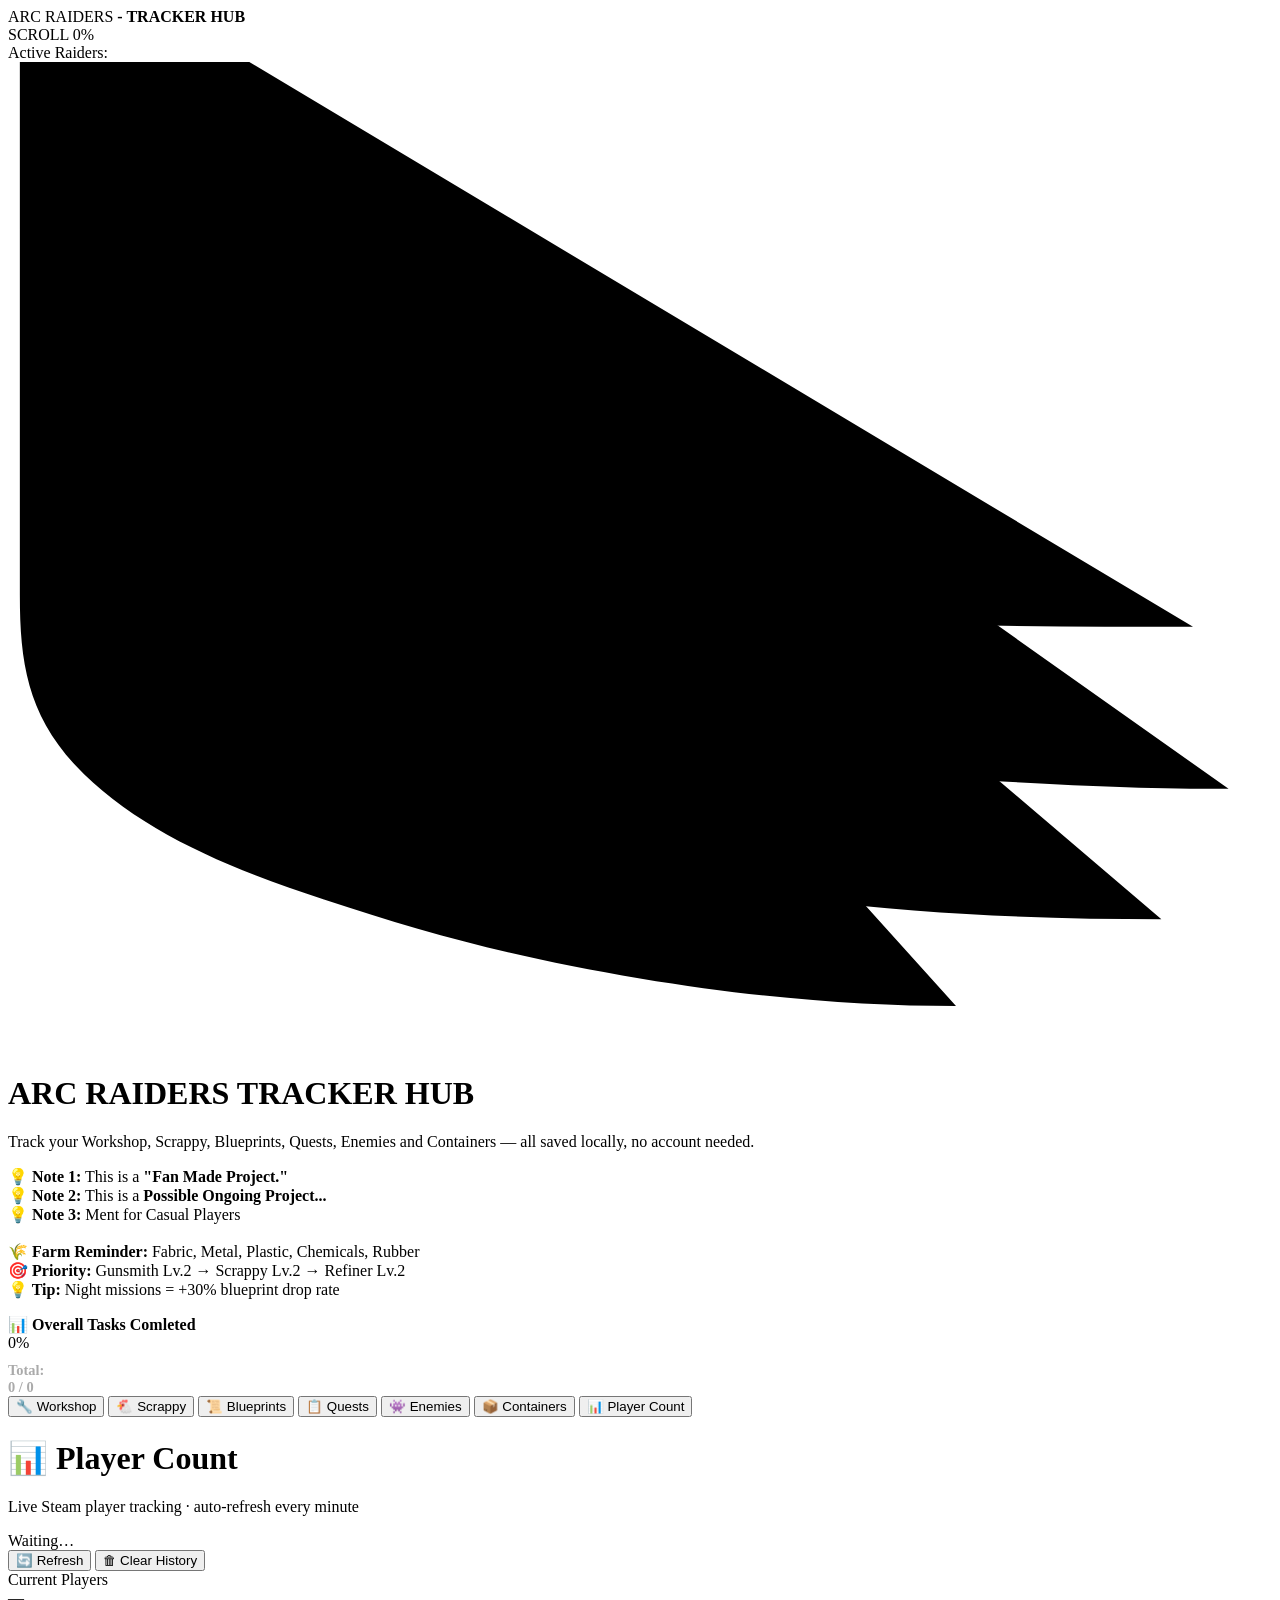
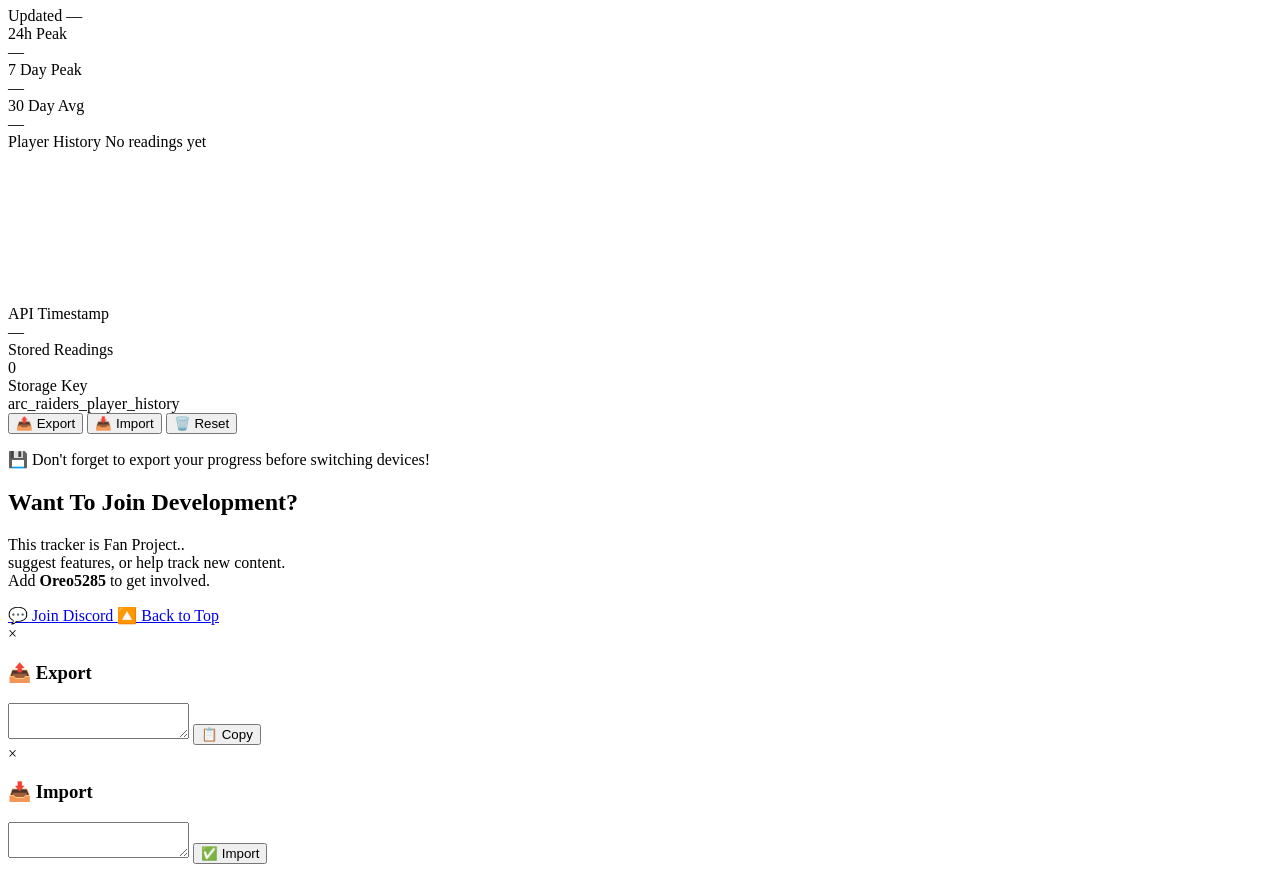
==== index.html @ 04b736b8 "Fix stylesheet links to remove 'https://' prefix" ====
<!DOCTYPE html>
<html lang="en">
<head>
    <meta charset="UTF-8">
    <meta name="viewport" content="width=device-width, initial-scale=1.0">
    <meta name="description" content="Fan-made local progression tracker for ARC Raiders — Workshop, Scrappy, Blueprints, Quests, Enemies & more.">
    <title>ARC Tracker Hub (Local Edition)</title>

    <!-- Fredoka (body) + Fredoka One (hero titles) -->
    <link href="https://fonts.googleapis.com/css2?family=Fredoka:wght@400;500;600;700&family=Fredoka+One&display=swap" rel="stylesheet">

    <link rel="stylesheet" href="github.com/Cap4Teen4/ArcTrackerHub/blob/main/assets/Style.css"/>
    <link rel="stylesheet" href="github.com/Cap4Teen4/ArcTrackerHub/blob/main/assets/override.css">
    <link rel="stylesheet" href="github.com/Cap4Teen4/ArcTrackerHub/blob/main/assets/playercounter.css">
    <link rel="stylesheet" href="github.com/Cap4Teen4/ArcTrackerHub/blob/main/assets/scroll-atmosphere.css">
    <link rel="stylesheet" href="github.com/Cap4Teen4/ArcTrackerHub/blob/main/assets/live-count-badge.css">
</head>
<body>
<div class="progress" id="progress"></div>

<nav class="nav">
  <div class="logo">ARC RAIDERS<span> <strong>- TRACKER HUB</span></strong></div>
  <div class="scroll-value">SCROLL <span id="scrollPercent">0%</span></div>
  <div id="liveCountBadge" class="live-count-badge" >
<span class="label">Active Raiders:</span>
  <span class="dot"></span>
  <span class="value" id="liveCountValue"></span>
</div>
</nav>

<div class="arc-trails">
<svg
    viewBox="0 0 1600 1250"
    preserveAspectRatio="none"
    aria-hidden="true">

    <!-- BLUE -->

    <path
        id="trailBlue"
        class="arc-path blue"
        d="
            M 105 -120
            L 105 355
            C 105 425,
              125 485,
              190 525
            C 285 585,
              430 615,
              590 650
            C 770 690,
              955 705,
              1130 710
            C 1260 715,
              1380 715,
              1500 715
        "
    />

    <!-- GREEN -->

    <path
        id="trailGreen"
        class="arc-path green"
        d="
            M 75 -120
            L 75 475
            C 75 550,
              95 615,
              165 670
            C 265 745,
              420 785,
              590 825
            C 780 870,
              980 895,
              1170 905
            C 1320 915,
              1430 920,
              1545 920
        "
    />

    <!-- YELLOW -->

    <path
        id="trailYellow"
        class="arc-path yellow"
        d="
            M 45 -120
            L 45 575
            C 45 655,
              60 720,
              135 785
            C 230 870,
              370 920,
              525 960
            C 690 1005,
              835 1040,
              1010 1060
            C 1170 1080,
              1320 1085,
              1460 1085
        "
    />

    <!-- RED -->

    <path
        id="trailRed"
        class="arc-path red"
        d="
            M 15 -120
            L 15 675
            C 15 760,
              25 825,
              85 890
            C 160 970,
              275 1020,
              400 1060
            C 535 1105,
              650 1135,
              800 1160
            C 950 1185,
              1080 1195,
              1200 1195
        "
    />

</svg>

</div>

<main class="container">


        <h1 class="hero2-title">
            <span class="MainTitle">ARC RAIDERS</span> TRACKER HUB
        </h1>
        <p class="hero2-description">
            Track your Workshop, Scrappy, Blueprints, Quests, Enemies and Containers —
            all saved locally, no account needed.
        </p>
    <p class="intro-note">
        <strong>💡 Note 1:</strong> This is a <strong>"Fan Made Project."</strong><br>
        <strong>💡 Note 2:</strong> This is a <strong>Possible Ongoing Project...</strong><br>
        <strong>💡 Note 3:</strong> Ment for Casual Players<br><br>
        <strong>🌾 Farm Reminder:</strong> Fabric, Metal, Plastic, Chemicals, Rubber<br>
        <strong>🎯 Priority:</strong> Gunsmith Lv.2 → Scrappy Lv.2 → Refiner Lv.2<br>
        <strong>💡 Tip:</strong> Night missions = +30% blueprint drop rate
    </p>

    <div class="global-progress">
        <strong>📊 Overall Tasks Comleted</strong>
        <div class="progress-bar-container">
            <div class="progress-bar" id="globalProgressBar"></div>
            <span class="global-progress-text" id="globalProgressText">0%</span>
        </div>
        <div style="margin-top: 10px; font-size: 0.9em; color: #aaa;">
            <strong>Total:</strong><br>
            <strong><span id="completedTasks">0</span> / <span id="totalTasks">0</span></strong>
        </div>
    </div>

    <nav class="tab-nav" aria-label="Tracker sections">
        <button class="tab-button active" data-tab="workshop">🔧 Workshop</button>
        <button class="tab-button" data-tab="scrappy">🐔 Scrappy</button>
        <button class="tab-button" data-tab="blueprints">📜 Blueprints</button>
        <button class="tab-button" data-tab="quests">📋 Quests</button>
        <button class="tab-button" data-tab="enemies">👾 Enemies</button>
        <button class="tab-button" data-tab="containers">📦 Containers</button>
        <button class="tab-button" data-tab="playercount">📊 Player Count</button>
    </nav>

    <div id="workshop" class="tab-content active"></div>
    <div id="scrappy" class="tab-content"></div>
    <div id="blueprints" class="tab-content"></div>
    <div id="quests" class="tab-content"></div>
    <div id="enemies" class="tab-content"></div>
    <div id="containers" class="tab-content"></div>
    <div id="playercount" class="tab-content">

    <div class="container">

        <!-- ============================
             HEADER
        ============================ -->
        <div class="header">
            <div class="title-area">
                <h1>📊 Player Count</h1>
                <p>Live Steam player tracking · auto-refresh every minute</p>
            </div>

            <div class="status" id="status">
                <span class="status-dot"></span>
                <span class="status-text" id="statusText">Waiting…</span>
            </div>
        </div>

        <!-- ============================
             CONTROLS
        ============================ -->
        <div class="controls">
            <button onclick="fetchPlayerData()">🔄 Refresh</button>
            <button onclick="clearHistory()">🗑 Clear History</button>
        </div>

        <!-- ============================
             STATS
        ============================ -->
        <div class="stats">
            <div class="card current">
                <div class="card-label">Current Players</div>
                <div class="card-value" id="currentPlayers">—</div>
                <div class="card-sub" id="currentTime">Updated —</div>
            </div>

            <div class="card peak24">
                <div class="card-label">24h Peak</div>
                <div class="card-value" id="peak24">—</div>
            </div>

            <div class="card peak7">
                <div class="card-label">7 Day Peak</div>
                <div class="card-value" id="peak7">—</div>
            </div>

            <div class="card avg30">
                <div class="card-label">30 Day Avg</div>
                <div class="card-value" id="avg30">—</div>
            </div>
        </div>

        <!-- ============================
             GRAPH
        ============================ -->
        <div class="graph-card">
            <div class="graph-header">
                <span class="graph-title">Player History</span>
                <span class="graph-info" id="graphInfo">No readings yet</span>
            </div>

            <canvas id="playerGraph"></canvas>
        </div>

        <!-- ============================
             INFO
        ============================ -->
        <div class="info">
            <div class="info-card">
                <div class="info-label">API Timestamp</div>
                <div class="info-value" id="apiTime">—</div>
            </div>

            <div class="info-card">
                <div class="info-label">Stored Readings</div>
                <div class="info-value" id="readingCount">0</div>
            </div>

            <div class="info-card">
                <div class="info-label">Storage Key</div>
                <div class="info-value">arc_raiders_player_history</div>
            </div>
        </div>

    </div>

</div>


    <div class="button-group">
        <button id="exportButton" class="button secondary">📤 Export</button>
        <button id="importButton" class="button tertiary">📥 Import</button>
        <button id="resetAllButton" class="button">🗑️ Reset</button>
    </div>
    <p class="cta3-description">💾 Don't forget to export your progress before switching devices!</p>
    <section class="cta-section" id="cta">
    <h2 class="cta-title">
        <span class="title-word2">Want</span>
        <span class="title-word2">To</span>
        <span class="title-word2">Join</span>
        <span class="title-word2">Development?</span>
    </h2>

    <p class="cta3-description">
        This tracker is Fan Project..<br> suggest features, or help track new content.<br> Add <strong>Oreo5285</strong> to get involved.
    </p>

    <div class="cta-buttons">
        <a href="github.com/Cap4Teen4/ArcTrackerHub/pulls" class="button secondary" target="_blank" rel="noopener noreferrer" aria-label="Join our Discord server">
            💬 Join Discord
        </a>
        
        <a href="#top" class="button tertiary" aria-label="Back to top of tracker">
            🔼 Back to Top
        </a>
    </div>
    
</section>

</main>

<div id="exportModal" class="modal">
    <div class="modal-content">
        <span class="close" id="closeExportModal">&times;</span>
        <h3>📤 Export</h3>
        <textarea id="exportData" readonly></textarea>
        <button class="button secondary" onclick="copyExportData()">📋 Copy</button>
    </div>
</div>

<div id="importModal" class="modal">
    <div class="modal-content">
        <span class="close" id="closeImportModal">&times;</span>
        <h3>📥 Import</h3>
        <textarea id="importData"></textarea>
        <button class="button tertiary" onclick="importProgressData()">✅ Import</button>
    </div>
</div>

<script src="https://github.com/Cap4Teen4/ArcTrackerHub/blob/main/assets/Data-Info.js"></script>
<script src="https://github.com/Cap4Teen4/ArcTrackerHub/blob/main/assets/Arc-Lines.js"></script>
<script src="https://github.com/Cap4Teen4/ArcTrackerHub/blob/main/assets/playercount.js"></script>
<script src="https://github.com/Cap4Teen4/ArcTrackerHub/blob/main/assets/scroll-atmosphere.js"></script>
<script src="https://github.com/Cap4Teen4/ArcTrackerHub/blob/main/assets/live-count-badge.js"></script>
</body>
</html>
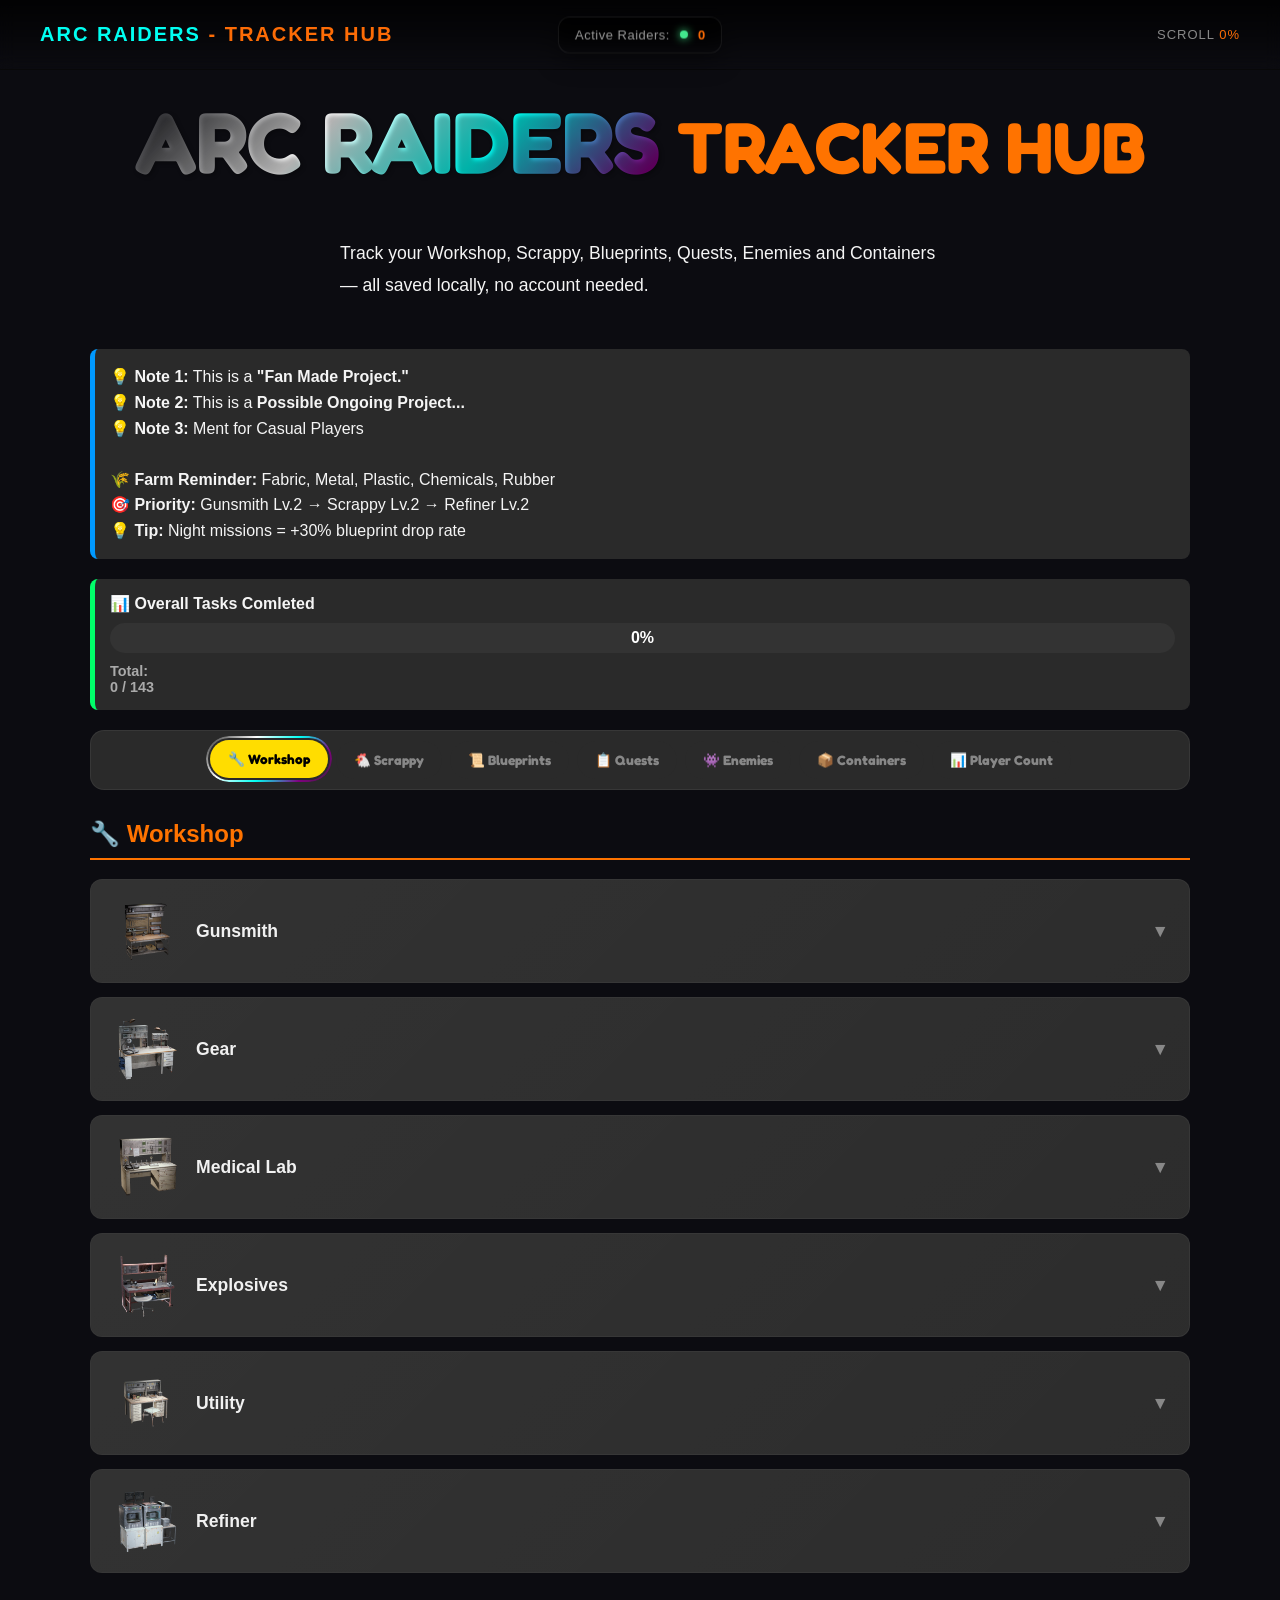
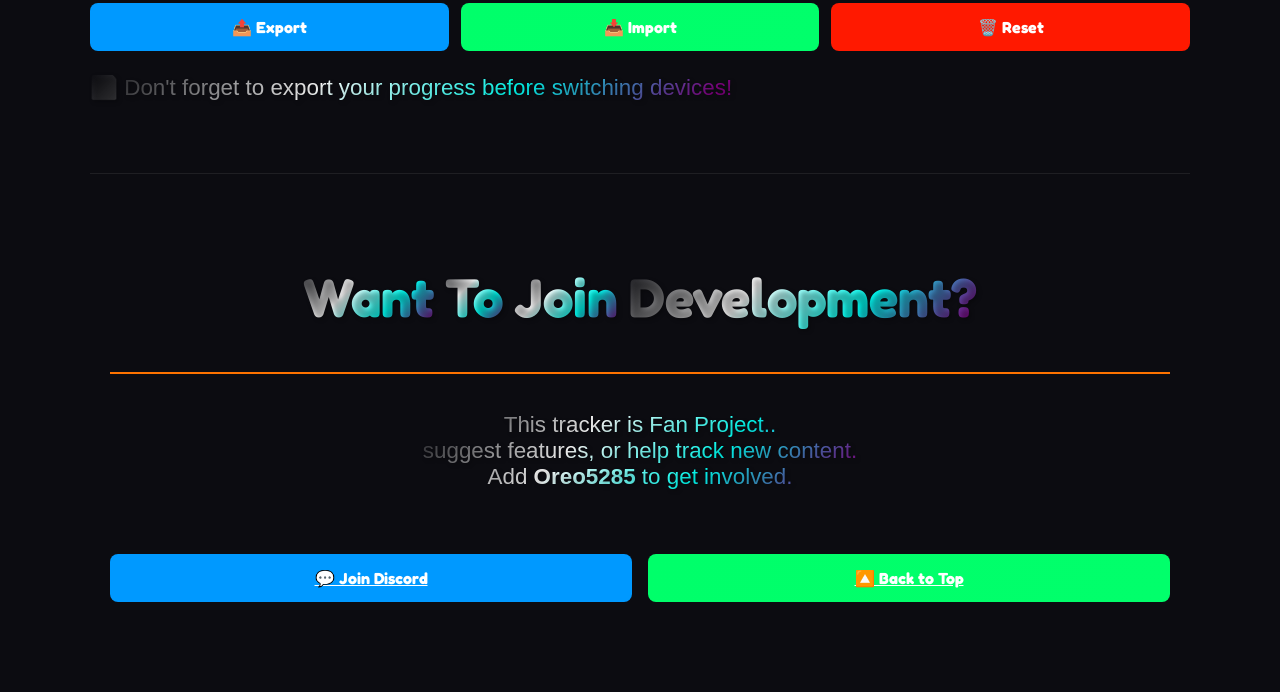
==== commit cbac2b15: "Update stylesheet and script links to relative paths" ====
--- a/index.html
+++ b/index.html
@@ -9,11 +9,11 @@
     <!-- Fredoka (body) + Fredoka One (hero titles) -->
     <link href="https://fonts.googleapis.com/css2?family=Fredoka:wght@400;500;600;700&family=Fredoka+One&display=swap" rel="stylesheet">
 
-    <link rel="stylesheet" href="github.com/Cap4Teen4/ArcTrackerHub/blob/main/assets/Style.css"/>
-    <link rel="stylesheet" href="github.com/Cap4Teen4/ArcTrackerHub/blob/main/assets/override.css">
-    <link rel="stylesheet" href="github.com/Cap4Teen4/ArcTrackerHub/blob/main/assets/playercounter.css">
-    <link rel="stylesheet" href="github.com/Cap4Teen4/ArcTrackerHub/blob/main/assets/scroll-atmosphere.css">
-    <link rel="stylesheet" href="github.com/Cap4Teen4/ArcTrackerHub/blob/main/assets/live-count-badge.css">
+    <link rel="stylesheet" href="assets/Style.css"/>
+    <link rel="stylesheet" href="assets/override.css">
+    <link rel="stylesheet" href="assets/playercounter.css">
+    <link rel="stylesheet" href="assets/scroll-atmosphere.css">
+    <link rel="stylesheet" href="assets/live-count-badge.css">
 </head>
 <body>
 <div class="progress" id="progress"></div>
@@ -317,10 +317,10 @@
     </div>
 </div>
 
-<script src="https://github.com/Cap4Teen4/ArcTrackerHub/blob/main/assets/Data-Info.js"></script>
-<script src="https://github.com/Cap4Teen4/ArcTrackerHub/blob/main/assets/Arc-Lines.js"></script>
-<script src="https://github.com/Cap4Teen4/ArcTrackerHub/blob/main/assets/playercount.js"></script>
-<script src="https://github.com/Cap4Teen4/ArcTrackerHub/blob/main/assets/scroll-atmosphere.js"></script>
-<script src="https://github.com/Cap4Teen4/ArcTrackerHub/blob/main/assets/live-count-badge.js"></script>
+<script src="assets/Data-Info.js"></script>
+<script src="assets/Arc-Lines.js"></script>
+<script src="assets/playercount.js"></script>
+<script src="assets/scroll-atmosphere.js"></script>
+<script src="assets/live-count-badge.js"></script>
 </body>
 </html>
--- a/assets/Style.css
+++ b/assets/Style.css
@@ -0,0 +1,677 @@
+        :root {
+            --bg-primary: #121212;
+            --bg-secondary: #2a2a2a;
+            --bg-tertiary: #333;
+            --text-primary: #e0e0e0;
+            --accent-orange: #ff7300;
+            --accent-blue: #0099ff;
+            --accent-green: #00ff6a;
+            --accent-red: #ff1900;
+            --accent-purple: #b700ff;
+            --accent-yellow: #ffcc00;
+
+            --btn-bgcolor-hover: #FFDD00;
+            --btn-color-hover: #000000;
+
+            /* Animated ring */
+            --ring-width: 2px;
+            --outer-offset: 4px;
+
+        }
+
+        body { 
+            font-family: 'Fredoka', sans-serif; 
+            background: linear-gradient(135deg, #0f0f0f 0%, #1a1a1a 100%);
+            color: var(--text-primary); 
+            margin: 0; 
+            padding: 20px; 
+            font-size: 16px; 
+        }
+        .container { max-width: 1100px; margin: 0 auto; }
+        h1 { color: var(--accent-orange); text-align: center; font-size: 2.2em; margin-bottom: 10px; }
+        h2 { color: var(--accent-orange); border-bottom: 2px solid var(--accent-orange); padding-bottom: 10px; margin-top: 30px; }
+
+        .intro-note {
+            background: var(--bg-secondary);
+            border-left: 5px solid var(--accent-blue);
+            padding: 15px; border-radius: 8px; margin-bottom: 20px;
+            line-height: 1.6;
+        }
+
+        .global-progress {
+            background: var(--bg-secondary);
+            border-radius: 8px; padding: 15px; margin-bottom: 20px; 
+            border-left: 5px solid var(--accent-green);
+        }
+        .progress-bar-container {
+            width: 100%;
+            height: 30px;
+            background-color: var(--bg-tertiary);
+            border-radius: 15px;
+            overflow: hidden;
+            margin-top: 10px;
+            position: relative;
+        }
+
+        .progress-bar {
+            height: 100%;
+            background: linear-gradient(90deg, var(--accent-green), #19ee72);
+            transition: width 0.5s;
+        }
+
+        .global-progress-text {
+            position: absolute;
+            top: 50%;
+            left: 50%;
+            transform: translate(-50%, -50%);
+            color: white;
+            font-weight: 700;
+            z-index: 2;
+            pointer-events: none;
+        }
+
+        .tab-nav {
+            display: flex;
+            flex-wrap: wrap;
+            justify-content: center;
+            gap: 8px;
+            margin-bottom: 20px;
+            background-color: var(--bg-secondary);
+            border-radius: 14px;
+            padding: 10px;
+            border: 1px solid rgba(255,255,255,0.06);
+            overflow: visible;
+        }
+
+        .tab-button {
+            position: relative;
+            isolation: isolate;
+            z-index: 0;
+
+            --btn-r: 500px;
+
+            color: #888;
+            background-color: var(--bg-secondary);
+
+            border: 0;
+            border-radius: var(--btn-r);
+
+            padding: 11px 18px;
+            min-width: 90px;
+
+            font-size: 0.85em;
+            font-family: 'Fredoka', sans-serif;
+            font-weight: 700;
+
+            cursor: pointer;
+            white-space: nowrap;
+
+            transition:
+                color 0.3s ease,
+                background-color 0.3s ease,
+                transform 0.3s ease;
+        }
+
+        /* =========================================
+        ANIMATED GRADIENT RING
+        ========================================= */
+
+    .tab-button::before {
+        content: "";
+        position: absolute;
+
+        /* Push gradient outside the button */
+        inset: -4px;
+
+        border-radius: calc(var(--btn-r) + 4px);
+
+        z-index: -1;
+
+        background: linear-gradient(
+            135deg,
+            transparent 0%,
+            #ffffff 12%,
+            #00fff3 22%,
+            #800080 32%,
+            transparent 42%,
+
+            transparent 50%,
+
+            #ffffff 62%,
+            #00fff3 72%,
+            #800080 82%,
+            transparent 92%
+        );
+
+        background-size: 250% 250%;
+
+        animation: tabGradientMove 2.5s linear infinite;
+
+        opacity: 0;
+
+        pointer-events: none;
+
+        /* Make the gradient slightly glow */
+        filter: blur(0px);
+
+        transition:
+            opacity 0.3s ease,
+            filter 0.3s ease;
+
+        /* Create ring */
+        padding: 2px;
+
+        -webkit-mask:
+            linear-gradient(#fff 0 0) content-box,
+            linear-gradient(#fff 0 0);
+
+        -webkit-mask-composite: xor;
+
+        mask:
+            linear-gradient(#fff 0 0) content-box,
+            linear-gradient(#fff 0 0);
+
+        mask-composite: exclude;
+    }
+
+        /* =========================================
+        HOVER
+        ========================================= */
+
+        .tab-button:hover {
+            background-color: var(--btn-bgcolor-hover);
+            color: var(--btn-color-hover);
+
+            transform: translateY(-1px);
+        }
+
+        .tab-button:hover::before {
+            opacity: 1;
+            filter: blur(0px);
+        }
+
+        /* =========================================
+        ACTIVE TAB
+        ========================================= */
+
+        .tab-button.active {
+            background-color: var(--btn-bgcolor-hover);
+            color: var(--btn-color-hover);
+
+            transform: translateY(-1px);
+        }
+
+        .tab-button.active::before {
+            opacity: 1;
+            filter: blur(0px);
+        }
+
+        /* =========================================
+        GRADIENT MOTION
+        ========================================= */
+
+        @keyframes tabGradientMove {
+            0% {
+                background-position: 15% 15%;
+            }
+
+            100% {
+                background-position: 75% 75%;
+            }
+        }
+        .tab-content { display: none; animation: fadeIn 0.3s; }
+        .tab-content.active { display: block; }
+
+        @keyframes fadeIn {
+            from { opacity: 0; }
+            to { opacity: 1; }
+        }
+
+        /* Animation disparition quête complétée */
+        @keyframes fadeOut {
+            from { opacity: 1; transform: translateX(0); }
+            to { opacity: 0; transform: translateX(50px); }
+        }
+
+        .category-list { list-style: none; padding: 0; }
+        .category-item { 
+            background-color: var(--bg-secondary); margin-bottom: 15px; 
+            border-radius: 8px; border-left: 5px solid #555; 
+            overflow: hidden; position: relative; transition: all 0.3s;
+        }
+        .category-item:hover { transform: translateX(3px); }
+        .category-item.completed { opacity: 0.6; }
+        .category-item.completed::after {
+            content: '✓ completed';
+            position: absolute; top: 15px; right: 15px;
+            background-color: var(--accent-green);
+            color: white; padding: 5px 10px; border-radius: 5px;
+            font-size: 0.7em; font-weight: 700;
+        }
+
+        .category-item h3 {
+            margin: 0; padding: 15px; background-color: var(--bg-tertiary);
+            color: #f1f1f1; font-weight: 700;
+        }
+
+        .subtask-list { list-style: none; padding: 10px 15px; margin: 0; }
+        .subtask-item { padding: 8px 0; }
+        .subtask-item label { 
+            display: flex; align-items: center;
+            font-size: 1.05em; cursor: default;
+        }
+
+        .item-counter {
+            display: flex; align-items: center; margin-right: 15px;
+        }
+        .counter-button {
+            background-color: #555; color: #fff; border: none;
+            width: 28px; height: 28px; border-radius: 50%;
+            font-size: 1.2em; cursor: pointer; transition: all 0.2s;
+        }
+        .counter-button:hover:not(:disabled) { background-color: var(--accent-orange); }
+        .counter-button:disabled { background-color: #333; color: #666; cursor: not-allowed; }
+        .counter-value {
+            font-weight: 700; padding: 0 10px; min-width: 55px; text-align: center;
+        }
+
+        .label-wrapper { display: flex; flex-direction: column; flex: 1; }
+        .location-hint { 
+            font-size: 0.85em; color: var(--accent-blue); 
+            font-style: italic; margin-top: 4px; font-weight: 700; 
+        }
+
+        .subtask-item.completed .label-wrapper span {
+            text-decoration: line-through; color: #888;
+        }
+        .subtask-item.completed .counter-value { color: var(--accent-green); }
+
+        /* QUÊTES */
+        .provider-filters {
+            display: flex; gap: 10px; margin-bottom: 20px; flex-wrap: wrap;
+        }
+        .provider-filter {
+            padding: 10px 15px; background: var(--bg-secondary);
+            border: 2px solid transparent; border-radius: 8px;
+            color: var(--text-primary); cursor: pointer;
+            transition: all 0.3s; font-weight: 700; font-size: 0.9em;
+        }
+        .provider-filter:hover, .provider-filter.active {
+            background: var(--bg-tertiary); transform: translateY(-2px);
+        }
+
+        .quest-progress-summary {
+            background: var(--bg-secondary); padding: 15px;
+            border-radius: 8px; margin-bottom: 20px;
+            border-left: 5px solid var(--accent-purple);
+        }
+
+        .quest-card {
+            background: var(--bg-secondary); border-radius: 10px;
+            border-left: 4px solid var(--accent-orange);
+            padding: 15px; margin-bottom: 15px;
+            transition: all 0.3s;
+        }
+        .quest-card:hover {
+            transform: translateX(3px);
+            box-shadow: 0 4px 8px rgba(0,0,0,0.3);
+        }
+        .quest-card.completing {
+            animation: fadeOut 0.5s forwards;
+        }
+        .quest-card.locked {
+            opacity: 0.3; pointer-events: none;
+            position: relative;
+        }
+        .quest-card.locked::before {
+            content: '🔒 LOCKED';
+            position: absolute; top: 10px; right: 10px;
+            background: #555; color: #aaa;
+            padding: 5px 10px; border-radius: 5px;
+            font-size: 0.7em; font-weight: 700;
+        }
+
+        .quest-header {
+            display: flex; align-items: flex-start; gap: 10px; margin-bottom: 15px;
+        }
+        .quest-checkbox {
+            width: 24px; height: 24px; margin-top: 5px;
+            accent-color: var(--accent-green); cursor: pointer;
+        }
+        .quest-title-section { flex: 1; }
+        .quest-title-section h4 {
+            margin: 0; color: var(--accent-orange); font-size: 1.1em;
+        }
+        .quest-provider {
+            font-size: 0.85em; font-weight: 700;
+        }
+
+        .difficulty-badge {
+            padding: 4px 10px; border-radius: 12px;
+            font-size: 0.75em; font-weight: 700;
+            text-transform: uppercase;
+        }
+        .diff-easy { background: #2ecc71; color: white; }
+        .diff-medium { background: #ff9d00; color: white; }
+        .diff-hard { background: #ff1900; color: white; }
+        .diff-expert { background: #b301ff; color: white; }
+
+        .quest-body > div {
+            margin: 10px 0; padding: 8px;
+            background: rgba(255,255,255,0.02);
+            border-radius: 5px; font-size: 0.95em;
+        }
+        .quest-objective { border-left: 3px solid var(--accent-blue); }
+        .quest-rewards { border-left: 3px solid var(--accent-yellow); }
+        .quest-location { border-left: 3px solid var(--accent-green); }
+
+        .visual-grid {
+            display: grid;
+            grid-template-columns: repeat(auto-fill, minmax(300px, 1fr));
+            gap: 20px; padding: 0; list-style: none;
+        }
+        .visual-card {
+            background: var(--bg-secondary);
+            border-radius: 10px; padding: 15px;
+            border-left: 4px solid var(--accent-blue);
+            transition: transform 0.3s;
+        }
+        .visual-card:hover { transform: translateY(-3px); }
+        .visual-card h4 { color: var(--accent-blue); margin: 0 0 10px 0; }
+        .visual-card .icon { font-size: 3em; text-align: center; margin: 15px 0; }
+        .visual-card .tier { 
+            display: inline-block; background: var(--accent-orange);
+            color: white; padding: 3px 8px; border-radius: 5px;
+            font-size: 0.7em; font-weight: 700;
+        }
+        .visual-card .weakness { 
+            color: var(--accent-red); font-weight: 700;
+            background: rgba(231, 76, 60, 0.1);
+            padding: 8px; border-radius: 5px; margin: 10px 0;
+        }
+        .visual-card .drop { 
+            background: rgba(241, 196, 15, 0.1);
+            padding: 8px; border-radius: 5px; margin: 10px 0;
+            font-size: 0.9em;
+        }
+        
+        .button-group { display: flex; gap: 12px; margin-top: 30px; flex-wrap: wrap; }
+        .button { 
+            background: linear-gradient(135deg, var(--accent-red), #ff1900);
+            color: white; border: none; padding: 14px 24px; 
+            border-radius: 8px; cursor: pointer; font-size: 1em; 
+            font-weight: 700; font-family: 'Fredoka', sans-serif;
+            flex: 1; min-width: 150px; transition: transform 0.2s;
+        }
+
+        .button:hover {
+            background: linear-gradient(135deg, var(--btn-bgcolor-hover), #FFDD00);
+            color: var(--btn-color-hover);
+            transform: translateY(-1px);
+            filter: brightness(1.08);
+            box-shadow:
+                0 6px 18px rgba(0,0,0,0.35),
+                inset 0 1px 0 rgba(255,255,255,0.18);
+                
+        }
+        .button:hover::before {
+            background: var(--btn-bgcolor-hover);
+        }
+
+        .button.secondary  { background: linear-gradient(135deg, var(--accent-blue), #0099ff); }
+        .button.tertiary  { background: linear-gradient(135deg, var(--accent-green), #01ff6b); }
+        .button.secondary:hover  { background: linear-gradient(135deg, var(--btn-bgcolor-hover), #FFDD00); }
+        .button.tertiary:hover  { background: linear-gradient(135deg, var(--btn-bgcolor-hover), #FFDD00); }
+
+        .modal {
+            display: none; position: fixed; z-index: 1000;
+            left: 0; top: 0; width: 100%; height: 100%;
+            background-color: rgba(0,0,0,0.85);
+        }
+        .modal-content {
+            background: var(--bg-secondary);
+            margin: 5% auto; padding: 30px;
+            border-radius: 15px; width: 90%; max-width: 700px;
+            border: 2px solid var(--accent-orange);
+        }
+        .modal-content h3 { color: var(--accent-orange); margin-top: 0; }
+        .modal-content textarea {
+            width: 100%; min-height: 200px;
+            background-color: #1a1a1a; color: var(--text-primary);
+            border: 2px solid #555; border-radius: 8px; padding: 15px;
+            font-family: monospace; margin: 15px 0;
+        }
+        .close {
+            color: #aaa; float: right; font-size: 28px;
+            font-weight: bold; cursor: pointer;
+        }
+        .close:hover { color: var(--accent-red); }
+
+        .completion-message {
+            background: linear-gradient(135deg, #2ecc71, #00ff6a);
+            color: white;
+            padding: 15px;
+            border-radius: 8px;
+            text-align: center;
+            font-weight: 700;
+            margin: 20px 0;
+            font-size: 1.1em;
+            box-shadow: 0 4px 8px rgba(0,0,0,0.3);
+        }
+
+        @media (max-width: 768px) {
+            h1 { font-size: 1.8em; }
+            .visual-grid { grid-template-columns: 1fr; }
+            .tab-button { font-size: 0.75em; padding: 10px; min-width: 70px; }
+        }
+        /* =========================================
+        WORKSHOP DROPDOWNS
+        ========================================= */
+
+        .workshop-bench {
+            background: var(--bg-secondary);
+            border-radius: 12px;
+            margin-bottom: 14px;
+            overflow: hidden;
+            border: 1px solid rgba(255,255,255,0.06);
+            transition: all 0.3s ease;
+        }
+
+        .workshop-bench:hover {
+            border-color: var(--text-primary);
+        }
+
+        .workshop-bench-header {
+            display: flex;
+            align-items: center;
+            justify-content: space-between;
+            padding: 16px 20px;
+            cursor: pointer;
+            user-select: none;
+            background: linear-gradient(
+                135deg,
+                rgba(255,255,255,0.04),
+                rgba(255,255,255,0.01)
+            );
+        }
+
+        .workshop-bench-header:hover {
+            background: var(--bg-tertiary);
+        }
+
+        .workshop-bench-title {
+            display: flex;
+            align-items: center;
+            gap: 12px;
+            font-size: 1.1em;
+            font-weight: 700;
+            color: #f1f1f1;
+        }
+
+        .workshop-bench-icon {
+            font-size: 1.4em;
+        }
+
+        .workshop-bench-arrow {
+            font-size: 1.1em;
+            color: #888;
+            transition: transform 0.3s ease;
+        }
+
+        .workshop-bench.open .workshop-bench-arrow {
+            transform: rotate(180deg);
+        }
+
+        .workshop-bench-content {
+            display: none;
+            padding: 10px 15px 15px;
+            background: rgba(0,0,0,0.12);
+        }
+
+        .workshop-bench.open .workshop-bench-content {
+            display: block;
+            animation: workshopDrop 0.25s ease;
+        }
+
+        @keyframes workshopDrop {
+            from {
+                opacity: 0;
+                transform: translateY(-5px);
+            }
+
+            to {
+                opacity: 1;
+                transform: translateY(0);
+            }
+        }
+
+        .workshop-level {
+            margin-bottom: 10px;
+            border-radius: 8px;
+            overflow: hidden;
+            background: var(--bg-tertiary);
+        }
+        .workshop-level:last-child {
+            margin-bottom: 0;
+        }
+
+        .workshop-level-header {
+            display: flex;
+            align-items: center;
+            justify-content: space-between;
+            padding: 12px 15px;
+            cursor: pointer;
+            font-weight: 700;
+        }
+
+        .workshop-level-header:hover {
+            background: rgba(255,255,255,0.05);
+        }
+
+        .workshop-level-title {
+            color: var(--accent-orange);
+        }
+
+        .workshop-level-arrow {
+            color: #888;
+            transition: transform 0.25s ease;
+        }
+
+        .workshop-level.open .workshop-level-arrow {
+            transform: rotate(180deg);
+        }
+
+        .workshop-level-content {
+            display: none;
+            padding: 0 10px 10px;
+        }
+
+        .workshop-level.open .workshop-level-content {
+            display: block;
+        }
+
+        /* Mobile */
+        @media (max-width: 768px) {
+            .workshop-bench-header {
+                padding: 14px 15px;
+            }
+
+            .workshop-bench-title {
+                font-size: 1em;
+            }
+        }
+        .workshop-bench-icon {
+            width: 70px;
+            height: 70px;
+            min-width: 70px;
+            display: flex;
+            align-items: center;
+            justify-content: center;
+            overflow: hidden;
+            border-radius: 10px;
+        }
+
+        .workshop-bench-icon img {
+            width: 70px;
+            height: 70px;
+            object-fit: cover;
+            display: block;
+        }
+
+        .workshop-bench-title {
+            display: flex;
+            align-items: center;
+            gap: 15px;
+        }
+        .icon {
+            width: 100%;
+            height: 165px;
+            display: flex;
+            align-items: center;
+            justify-content: center;
+            margin: 15px 0;
+        }
+
+        .icon img {
+            width: 325px;
+            height: 165px;
+            object-fit: contain;
+            display: block;
+        }
+        .cta2-description {
+            font-size: 1.4rem;
+            color: #4c00ff;
+            margin-bottom: 3rem;
+            max-width: 700px;
+            margin-left: auto;
+            margin-right: auto;
+            font-weight: 500;
+            text-shadow: 1px 1px 2px rgba(0, 247, 255, 0.644);
+        }
+        @keyframes gradientShift2 {
+            0% {
+                background-position: 0% 50%;
+            }
+            50% {
+                background-position: 100% 50%;
+            }
+            100% {
+                background-position: 0% 50%;
+            }
+        }
+
+        .cta3-description {
+            display: inline-block;
+            font-size: 1.4rem;
+            background: linear-gradient(45deg, #00ffff, #4c00ff, #00ffff);
+            margin-bottom: 2rem;
+            background-size: 300% 300%;
+            animation: gradientShift2 8s ease-in-out infinite;
+            max-width: 700px;
+            -webkit-background-clip: text;
+            -webkit-text-fill-color: transparent;
+            background-clip: text;
+            margin-left: auto;
+            margin-right: auto;
+            text-shadow: 2px 2px 4px rgba(0, 0, 0, 0.3);
+        }
--- a/assets/override.css
+++ b/assets/override.css
@@ -0,0 +1,500 @@
+/* FORCE YOUR IMAGES ABOVE EVERYTHING */
+/* =========================================
+   ARC LAYER
+========================================= */
+
+.arc-trails {
+    position: fixed;
+    inset: 0;
+    width: 100%;
+    height: 100%;
+    z-index: 0; /* 👈 pushes it behind everything */
+    pointer-events: none;
+}
+
+main.container,
+.modal,
+.tab-nav,
+.button-group {
+    position: relative;
+    z-index: 10; /* 👈 ensures all UI stays above */
+}
+
+.arc-trails svg {
+    top: 0;
+    left: 0;
+    width: 100%;
+    height: 1250px;
+    overflow: hidden;
+    
+}
+
+/* =========================================
+   ARC LINES
+========================================= */
+
+.arc-path {
+    fill: none;
+    stroke-linecap: round;
+    stroke-linejoin: round;
+    vector-effect: non-scaling-stroke;
+
+    opacity: .85;
+
+    filter:
+        drop-shadow(0 0 8px currentColor);
+}
+
+/* BLUE */
+
+.arc-path.blue {
+    color: #00d9ff;
+    stroke: #00d9ff;
+    stroke-width: 14px;
+}
+
+/* GREEN */
+
+.arc-path.green {
+    color: #39e600;
+    stroke: #39e600;
+    stroke-width: 14px;
+}
+
+/* YELLOW */
+
+.arc-path.yellow {
+    color: #ffe000;
+    stroke: #ffe000;
+    stroke-width: 14px;
+}
+
+/* RED */
+
+.arc-path.red {
+    color: #ff2020;
+    stroke: #ff2020;
+    stroke-width: 14px;
+}
+#playercount {
+    position: relative;
+    z-index: 10;
+}
+
+
+
+
+
+
+
+
+
+
+
+/* Hero Section */
+.hero2 {
+    min-height: 25vh;
+    display: flex;
+    align-items: center;
+    position: relative;
+    background: 
+        linear-gradient(135deg, rgba(0, 0, 0, 0.7) 0%, rgba(0, 0, 0, 0.5) 100%),
+        url('images/slider-4.jpg') center/cover;
+    padding-top: 0;
+}
+
+
+.hero2-slider {
+    position: absolute;
+    top: 0;
+    left: 0;
+    width: 100%;
+    height: 100%;
+    z-index: 1;
+}
+
+
+.hero2-slide {
+    position: absolute;
+    top: 0;
+    left: 0;
+    width: 100%;
+    height: 100%;
+    background-size: cover;
+    background-position: center;
+    opacity: 0;
+    transition: opacity 1s ease-in-out;
+}
+
+.hero2-slide.active {
+    opacity: 1;
+}
+
+
+.hero2-slide:nth-child(1) {
+    background-image: url('https://github.com/Cap4Teen4/BunStudio/blob/main/assets/img/slider-1.jpg?raw=true');
+}
+
+.hero2-slide:nth-child(2) {
+    background-image: url('https://raw.githubusercontent.com/Cap4Teen4/BunStudio/refs/heads/main/assets/img/slider-2.jpg');
+}
+
+.hero2-slide:nth-child(3) {
+    background-image: url('https://raw.githubusercontent.com/Cap4Teen4/BunStudio/refs/heads/main/assets/img/promo-bg.jpg');
+}
+
+.hero2-slide:nth-child(4) {
+    background-image: url('https://raw.githubusercontent.com/Cap4Teen4/BunStudio/refs/heads/main/assets/img/slider-4.jpg');
+}
+
+.hero2-slide::after {
+    content: '';
+    position: absolute;
+    top: 0;
+    left: 0;
+    right: 0;
+    bottom: 0;
+    background: rgba(0, 0, 0, 0.6);
+    z-index: 1;
+}
+
+
+.hero2-content {
+    max-width: 1200px;
+    margin: 0 auto;
+    padding: 0 2rem;
+    text-align: center;
+    position: relative;
+    z-index: 2;
+    margin-top: 80px;
+}
+
+
+.hero2-badge {
+    display: inline-block;
+    background: linear-gradient(135deg, #00d4ff 0%, #7c3aed 30%, #ff0080 100%);
+    color: #ffffff;
+    padding: 1rem 2.5rem;
+    border-radius: 50px;
+    font-weight: 800;
+    font-size: 1.2rem;
+    margin-bottom: 2rem;
+    text-transform: uppercase;
+    letter-spacing: 1px;
+    box-shadow: 
+        inset 0 1px 0 rgba(20, 124, 42, 0.459),
+        0 8px 25px rgba(0, 245, 255, 0.4);
+    border: none;
+    position: relative;
+    overflow: hidden;
+    animation: heroBadgePulse 2s ease-in-out infinite, heroBadgeFloat 4s ease-in-out infinite;
+    cursor: pointer;
+    transition: all 0.3s ease;
+    text-shadow: 0 2px 4px rgba(0, 0, 0, 0.3);
+}
+
+.hero2-badge:hover {
+    transform: translateY(-5px) scale(1.05);
+    box-shadow: 0 12px 35px rgba(0, 245, 255, 0.6);
+    animation-play-state: paused;
+}
+
+.hero2-badge::before {
+    content: '';
+    position: absolute;
+    top: 0;
+    left: -100%;
+    width: 100%;
+    height: 100%;
+    background: linear-gradient(90deg, transparent, rgba(255, 255, 255, 0.3), transparent);
+    transition: left 0.5s ease;
+}
+
+.hero2-badge:hover::before {
+    left: 100%;
+}
+
+@keyframes heroBadgePulse {
+    0%, 100% { 
+        transform: scale(1);
+        box-shadow: 0 8px 25px rgba(0, 245, 255, 0.4);
+    }
+    50% { 
+        transform: scale(1.05);
+        box-shadow: 0 12px 35px rgba(0, 245, 255, 0.6);
+    }
+}
+
+@keyframes heroBadgeFloat {
+    0%, 100% { transform: translateY(0) rotate(0deg); }
+    25% { transform: translateY(-8px) rotate(1deg); }
+    50% { transform: translateY(-12px) rotate(0deg); }
+    75% { transform: translateY(-8px) rotate(-1deg); }
+}
+
+@keyframes pulse {
+    0% { transform: scale(1); }
+    50% { transform: scale(1.05); }
+    100% { transform: scale(1); }
+}
+
+@keyframes slideInLeft {
+    0% { transform: translateX(-20px); opacity: 0; }
+    100% { transform: translateX(0); opacity: 1; }
+}
+
+@keyframes bounce {
+    0%, 20%, 50%, 80%, 100% { transform: translateY(0); }
+    40% { transform: translateY(-10px); }
+    60% { transform: translateY(-5px); }
+}
+
+.hero2-title {
+    font-family: "Fredoka One";
+    animation: pulse 8s ease-in-out infinite, heroBadgeFloat 8s ease-in-out infinite, bounce 4s ease-in-out infinite;
+    font-size: clamp(2.4rem, 10vw, 4.5rem) !important;
+    font-weight: 900;
+    line-height: 0.95;
+    margin: 0 auto 1.5rem;
+    max-width: 100%;
+}
+
+/* Ensure H1 in hero section has explicit font-size */
+.hero2 h1, .hero2 .hero2-title {
+    font-size: clamp(2.4rem, 10vw, 4.5rem) !important;
+}
+
+.hero2-subtitle {
+    font-size: 1.8rem;
+    font-weight: 600;
+    margin-bottom: 2rem;
+    color: #ffffff;
+    text-shadow: 2px 2px 4px rgba(0, 0, 0, 0.8);
+    line-height: 1.2;
+    display: flex;
+    align-items: center;
+    justify-content: center;
+    background: linear-gradient(135deg, #ffffff 0%, #e0e0e0 100%);
+    -webkit-background-clip: text;
+    -webkit-text-fill-color: transparent;
+    background-clip: text;
+}
+.hero2-subtitles {
+    display: inline-block;
+
+    background: linear-gradient(135deg, #000000, #ffffff, #000000);
+    background-size: 300% 300%; /* 🔥 makes it move */
+
+    animation: gradientMove 6s ease infinite, heroBadgePulse 2s ease-in-out infinite, heroBadgeFloat 8s ease-in-out infinite;
+    padding: 1rem 2.5rem;
+    border-radius: 50px;
+    font-weight: 800;
+    font-size: 1.2rem;
+    margin-bottom: 2rem;
+    text-transform: uppercase;
+    letter-spacing: 1px;
+
+    color: #ffffff;
+
+    -webkit-text-stroke: 1px rgba(140, 0, 255, 0.9);
+
+    text-shadow:
+        0 0 4px rgba(140, 0, 255, 0.6),
+        0 0 8px rgba(140, 0, 255, 0.4);
+
+    border: 2px solid rgba(140, 0, 255, 0.6);
+
+    box-shadow:
+        inset 0 1px 0 rgba(255, 255, 255, 0.1),
+        0 8px 25px rgba(140, 0, 255, 0.25);
+
+    cursor: pointer;
+    transition: all 0.3s ease;
+}
+/* ✨ HOVER = AQUA */
+.hero2-subtitles:hover {
+    border-color: rgba(0, 245, 255, 0.7);
+
+    /* ✅ ONLY change the color variable */
+    --grad2: #eaffff;
+
+    transform: translateY(-2px);
+
+    -webkit-text-stroke: 1px rgba(0, 245, 255, 1);
+
+    text-shadow:
+        0 0 4px rgba(0, 245, 255, 0.6),
+        0 0 8px rgba(0, 245, 255, 0.4);
+
+    border: 2px solid rgba(0, 245, 255, 0.6);
+
+    box-shadow: 
+        inset 0 1px 0 rgba(255, 255, 255, 0.15),
+        0 10px 30px rgba(0, 245, 255, 0.25);
+}
+.hero2-description {
+    font-size: 1.1rem;
+    color: var(--light);
+    max-width: 600px;
+    margin: 0 auto 3rem;
+    line-height: 1.8;
+}
+
+.hero2-buttons {
+    display: flex;
+    gap: 1.5rem;
+    justify-content: center;
+    flex-wrap: wrap;
+}
+
+
+
+
+.title-word2 {
+    display: inline-block;
+    font-size: 3.4rem;
+        background: linear-gradient(
+            135deg,
+            transparent 0%,
+            #ffffff 12%,
+            #00fff3 22%,
+            #800080 32%,
+            transparent 42%,
+
+            transparent 50%,
+
+            #ffffff 62%,
+            #00fff3 72%,
+            #800080 82%,
+            transparent 92%
+        );
+    margin-bottom: 2rem;
+    background-size: 300% 300%;
+    animation: gradientShift2 8s ease-in-out infinite;
+    -webkit-background-clip: text;
+    -webkit-text-fill-color: transparent;
+    background-clip: text;
+    margin-left: auto;
+    margin-right: auto;
+    text-shadow: 2px 2px 4px rgba(0, 0, 0, 0.3);
+}
+.MainTitle {
+    display: inline-block;
+    font-size: 5.4rem;
+        background: linear-gradient(
+            135deg,
+            transparent 0%,
+            #ffffff 12%,
+            #00fff3 22%,
+            #800080 32%,
+            transparent 42%,
+
+            transparent 50%,
+
+            #ffffff 62%,
+            #00fff3 72%,
+            #800080 82%,
+            transparent 92%
+        );
+    margin-bottom: 2rem;
+    background-size: 300% 300%;
+    animation: gradientShift2 8s ease-in-out infinite;
+    -webkit-background-clip: text;
+    -webkit-text-fill-color: transparent;
+    background-clip: text;
+    margin-left: auto;
+    margin-right: auto;
+    text-shadow: 2px 2px 4px rgba(0, 0, 0, 0.3);
+}
+/* CTA Section */
+.cta-section {
+    text-align: center;
+    padding: 60px 20px;
+    margin-top: 40px;
+    border-top: 1px solid rgba(255,255,255,0.08);
+    position: relative;
+    overflow: hidden;
+}
+
+.cta-title {
+    font-family: "Fredoka One";
+    font-size: clamp(1.8rem, 6vw, 3rem);
+    margin-bottom: 1rem;
+}
+
+.cta-buttons {
+    display: flex;
+    gap: 1rem;
+    justify-content: center;
+    flex-wrap: wrap;
+    margin-top: 2rem;
+}
+
+@keyframes gradientShift2 {
+    0% {
+        background-position: 0% 50%;
+    }
+    50% {
+        background-position: 100% 50%;
+    }
+    100% {
+        background-position: 0% 50%;
+    }
+}
+.title-word2 {
+    display: inline-block;
+    font-size: 3.4rem;
+        background: linear-gradient(
+            135deg,
+            transparent 0%,
+            #ffffff 12%,
+            #00fff3 22%,
+            #800080 32%,
+            transparent 42%,
+
+            transparent 50%,
+
+            #ffffff 62%,
+            #00fff3 72%,
+            #800080 82%,
+            transparent 92%
+        );
+    margin-bottom: 2rem;
+    background-size: 300% 300%;
+    animation: gradientShift2 8s ease-in-out infinite;
+    -webkit-background-clip: text;
+    -webkit-text-fill-color: transparent;
+    background-clip: text;
+    margin-left: auto;
+    margin-right: auto;
+    text-shadow: 2px 2px 4px rgba(0, 0, 0, 0.3);
+}
+.cta3-description {
+    display: inline-block;
+    font-size: 1.4rem;
+        background: linear-gradient(
+            135deg,
+            transparent 0%,
+            #ffffff 12%,
+            #00fff3 22%,
+            #800080 32%,
+            transparent 42%,
+
+            transparent 50%,
+
+            #ffffff 62%,
+            #00fff3 72%,
+            #800080 82%,
+            transparent 92%
+        );
+    margin-bottom: 2rem;
+    background-size: 300% 300%;
+    animation: gradientShift2 8s ease-in-out infinite;
+    max-width: 700px;
+    -webkit-background-clip: text;
+    -webkit-text-fill-color: transparent;
+    background-clip: text;
+    margin-left: auto;
+    margin-right: auto;
+    text-shadow: 2px 2px 4px rgba(0, 0, 0, 0.3);
+}
--- a/assets/playercounter.css
+++ b/assets/playercounter.css
@@ -0,0 +1,314 @@
+:root {
+    --bg: #050505;
+    --panel: #0d0d0d;
+    --panel2: #121212;
+    --border: #252525;
+    --text: #f5f5f5;
+    --muted: #888;
+    --green: #39ff88;
+    --blue: #0080ff;
+    --yellow: #ffcc15;
+    --red: #ff0000;
+    --orange: #ff8000;
+
+    --online: #00ff66;
+    --borderOn: #68fda4;
+    --offline: #ff0000;
+    --borderOff: #fd6464;
+    
+}
+
+* {
+    box-sizing: border-box;
+}
+
+html,
+body {
+    margin: 0;
+    min-height: 100%;
+    background:
+        radial-gradient(circle at top, #161616 0%, #050505 45%);
+    color: var(--text);
+    font-family: Arial, Helvetica, sans-serif;
+}
+
+body {
+    padding: 30px;
+}
+
+.container {
+    width: min(1200px, 100%);
+    margin: auto;
+}
+
+/* ================================
+   HEADER
+================================ */
+
+.header {
+    display: flex;
+    justify-content: space-between;
+    align-items: center;
+    gap: 20px;
+    margin-bottom: 25px;
+    flex-wrap: wrap;
+}
+
+.title-area h1 {
+    margin: 0;
+    font-size: 32px;
+    font-weight: 900;
+    letter-spacing: 1px;
+}
+
+.title-area p {
+    margin: 7px 0 0;
+    color: var(--muted);
+}
+
+.status {
+    display: flex;
+    align-items: center;
+    gap: 10px;
+    background: #101010;
+    border: 1px solid var(--borderOn);
+    padding: 10px 15px;
+    border-radius: 10px;
+}
+
+.status-dot {
+    width: 10px;
+    height: 10px;
+    border-radius: 50%;
+    background: var(--online);
+    box-shadow: 0 0 12px var(--online);
+    animation: statusRipple 1.8s ease-out infinite;
+}
+
+@keyframes statusRipple {
+    0% {
+        transform: scale(1);
+        opacity: .8;
+    }
+
+    100% {
+        transform: scale(3.5);
+        opacity: 0;
+    }
+}
+.status.offline .status-dot {
+    background: var(--offline);
+    box-shadow: 0 0 12px var(--offline);
+}
+.status.offline .status {
+    display: flex;
+    align-items: center;
+    gap: 10px;
+    background: #101010;
+    border: 1px solid var(--borderOff);
+    padding: 10px 15px;
+    border-radius: 10px;
+}
+.status-text {
+    font-size: 13px;
+    font-weight: bold;
+}
+
+/* ================================
+   CONTROLS
+================================ */
+
+.controls {
+    display: flex;
+    gap: 10px;
+    margin-bottom: 20px;
+}
+
+button {
+    border: 1px solid #333;
+    background: #151515;
+    color: white;
+    padding: 10px 16px;
+    border-radius: 8px;
+    cursor: pointer;
+    font-weight: bold;
+    border: 1px solid var(--muted);
+}
+
+button:hover {
+    background: #222;
+    border: 1px solid var(--text);
+}
+
+button:active {
+    transform: translateY(1px);
+}
+
+/* ================================
+   STATS
+================================ */
+
+.stats {
+    display: grid;
+    grid-template-columns: repeat(4, 1fr);
+    gap: 15px;
+}
+
+.card {
+    background:
+        linear-gradient(145deg, #111, #090909);
+    border: 1px solid var(--text);
+    border-radius: 14px;
+    padding: 20px;
+    min-height: 125px;
+    position: relative;
+    overflow: hidden;
+}
+
+.card::after {
+    content: "";
+    position: absolute;
+    inset: 0;
+    background: linear-gradient(
+        120deg,
+        transparent,
+        rgba(255,255,255,0.025),
+        transparent
+    );
+    pointer-events: none;
+}
+
+.card-label {
+    color: var(--text);
+    font-size: 13px;
+    font-weight: bold;
+    text-transform: uppercase;
+    letter-spacing: 1px;
+}
+
+.card-value {
+    margin-top: 12px;
+    font-size: 32px;
+    font-weight: 900;
+}
+
+.card-sub {
+    margin-top: 6px;
+    color: var(--muted);
+    font-size: 12px;
+}
+
+.current .card-value {
+    color: var(--green);
+    text-shadow: 0 0 15px rgba(57,255,136,.25);
+}
+
+.peak24 .card-value {
+    color: var(--blue);
+}
+
+.peak7 .card-value {
+    color: var(--yellow);
+}
+
+.avg30 .card-value {
+    color: var(--orange);
+}
+
+/* ================================
+   GRAPH
+================================ */
+
+.graph-card {
+    margin-top: 20px;
+    background: #0b0b0b;
+    border: 1px solid var(--text);
+    border-radius: 14px;
+    padding: 20px;
+}
+
+.graph-header {
+    display: flex;
+    justify-content: space-between;
+    align-items: center;
+    margin-bottom: 15px;
+}
+
+.graph-title {
+    font-size: 18px;
+    font-weight: 900;
+}
+
+.graph-info {
+    color: var(--muted);
+    font-size: 12px;
+}
+
+canvas {
+    width: 100%;
+    height: 400px;
+    display: block;
+}
+
+/* ================================
+   INFO
+================================ */
+
+.info {
+    margin-top: 15px;
+    display: grid;
+    grid-template-columns: repeat(3, 1fr);
+    gap: 15px;
+}
+
+.info-card {
+    background: #0b0b0b;
+    border: 1px solid var(--text);
+    border-radius: 12px;
+    padding: 15px;
+}
+
+.info-label {
+    color: #777;
+    font-size: 11px;
+    text-transform: uppercase;
+    letter-spacing: 1px;
+}
+
+.info-value {
+    margin-top: 6px;
+    font-size: 14px;
+    font-weight: bold;
+}
+
+/* ================================
+   RESPONSIVE
+================================ */
+
+@media (max-width: 900px) {
+    .stats {
+        grid-template-columns: repeat(2, 1fr);
+    }
+
+    .info {
+        grid-template-columns: 1fr;
+    }
+}
+
+@media (max-width: 550px) {
+    body {
+        padding: 15px;
+    }
+
+    .stats {
+        grid-template-columns: 1fr;
+    }
+
+    .title-area h1 {
+        font-size: 25px;
+    }
+
+    canvas {
+        height: 300px;
+    }
+}
--- a/assets/scroll-atmosphere.css
+++ b/assets/scroll-atmosphere.css
@@ -0,0 +1,93 @@
+/* =========================================================
+   SCROLL ATMOSPHERE — top bar / title / scroll % / bg color
+   Drop this file in assets/ and link it in <head>
+========================================================= */
+
+:root {
+    --r: 10;
+    --g: 12;
+    --b: 18;
+    --accent: #ff6a00;
+    --baseaccent: #00fff2;
+}
+
+html {
+    scroll-behavior: smooth;
+}
+
+body {
+    background: rgb(var(--r), var(--g), var(--b));
+    transition: background-color 1s cubic-bezier(.22,1,.36,1);
+}
+
+/* ---------------------------------------------------------
+   PROGRESS BAR (top edge)
+--------------------------------------------------------- */
+
+.progress {
+    position: fixed;
+    left: 0;
+    top: 0;
+    height: 3px;
+    width: 0%;
+    background: var(--accent);
+    box-shadow: 0 0 15px var(--accent);
+    z-index: 2000;
+    transition: background .5s ease;
+}
+
+/* ---------------------------------------------------------
+   NAV BAR
+--------------------------------------------------------- */
+
+.nav {
+    position: fixed;
+    top: 0;
+    left: 0;
+    right: 0;
+    height: 70px;
+    display: flex;
+    align-items: center;
+    justify-content: space-between;
+    padding: 0 40px;
+    background: linear-gradient(rgba(0,0,0,.82), rgba(0,0,0,.45), transparent);
+    backdrop-filter: blur(8px);
+    -webkit-backdrop-filter: blur(8px);
+    z-index: 1000;
+    border-bottom: 1px solid rgba(255,255,255,.025);
+}
+
+.logo {
+    font-size: 20px;
+    font-weight: 700;
+    letter-spacing: 2px;
+    color: var(--baseaccent);
+    transition: color .5s ease;
+}
+
+.logo span {
+    color: var(--accent);
+    font-weight: 400;
+}
+
+
+.scroll-value {
+    font-size: 13px;
+    color: #888;
+    letter-spacing: 1px;
+}
+
+#scrollPercent {
+    color: var(--accent);
+    transition: color .5s ease;
+}
+
+/* push page content below the fixed nav */
+main.container {
+    padding-top: 70px;
+}
+
+@media (max-width: 700px) {
+    .nav { padding: 0 20px; }
+    .scroll-value { display: none; }
+}
--- a/assets/live-count-badge.css
+++ b/assets/live-count-badge.css
@@ -0,0 +1,88 @@
+/* =========================================================
+   LIVE PLAYER COUNT — corner badge
+   Mirrors #currentPlayers / #statusText from the
+   Player Count tab, no matter which tab is active.
+========================================================= */
+
+.live-count-badge {
+    position: absolute;
+    left: 50%;
+    top: 50%;
+    transform: translate(-50%, -50%);
+    z-index: 1500;
+
+    display: flex;
+    align-items: center;
+    gap: 10px;
+
+    padding: 10px 16px;
+
+
+
+    background: linear-gradient(rgba(0,0,0,.82), rgba(0,0,0,.45), transparent);
+    border: 1px solid rgba(255, 255, 255, .08);
+    border-radius: 12px;
+    backdrop-filter: blur(8px);
+    -webkit-backdrop-filter: blur(8px);
+
+    font-size: 13px;
+    color: #f5f5f5;
+
+    box-shadow: 0 8px 24px rgba(0, 0, 0, .35);
+
+    cursor: pointer;
+    transition: transform .2s ease, border-color .3s ease;
+}
+
+.live-count-badge:hover {
+    transform: translate(-50%, -50%) translateY(-2px);
+    border-color: var(--accent, #ff6a00);
+}
+
+.live-count-badge .dot {
+    width: 8px;
+    height: 8px;
+    border-radius: 50%;
+    background: #555;
+    box-shadow: 0 0 8px #555;
+    transition: background .4s ease, box-shadow .4s ease;
+    flex-shrink: 0;
+}
+
+.live-count-badge.online .dot {
+    background: #42e88d;
+    box-shadow: 0 0 8px #42e88d;
+    animation: liveDotPulse 2s infinite;
+}
+
+.live-count-badge.offline .dot {
+    background: #ff4d5a;
+    box-shadow: 0 0 8px #ff4d5a;
+}
+
+@keyframes liveDotPulse {
+    0%, 100% { opacity: 1; }
+    50% { opacity: .4; }
+}
+
+.live-count-badge .label {
+    color: #999;
+    letter-spacing: .5px;
+}
+
+.live-count-badge .value {
+    font-weight: 700;
+    color: var(--accent, #ff6a00);
+    transition: color .5s ease;
+}
+
+@media (max-width: 700px) {
+    .live-count-badge {
+        padding: 6px 10px;
+        font-size: 11px;
+    }
+
+    .live-count-badge .label {
+        display: none;
+    }
+}
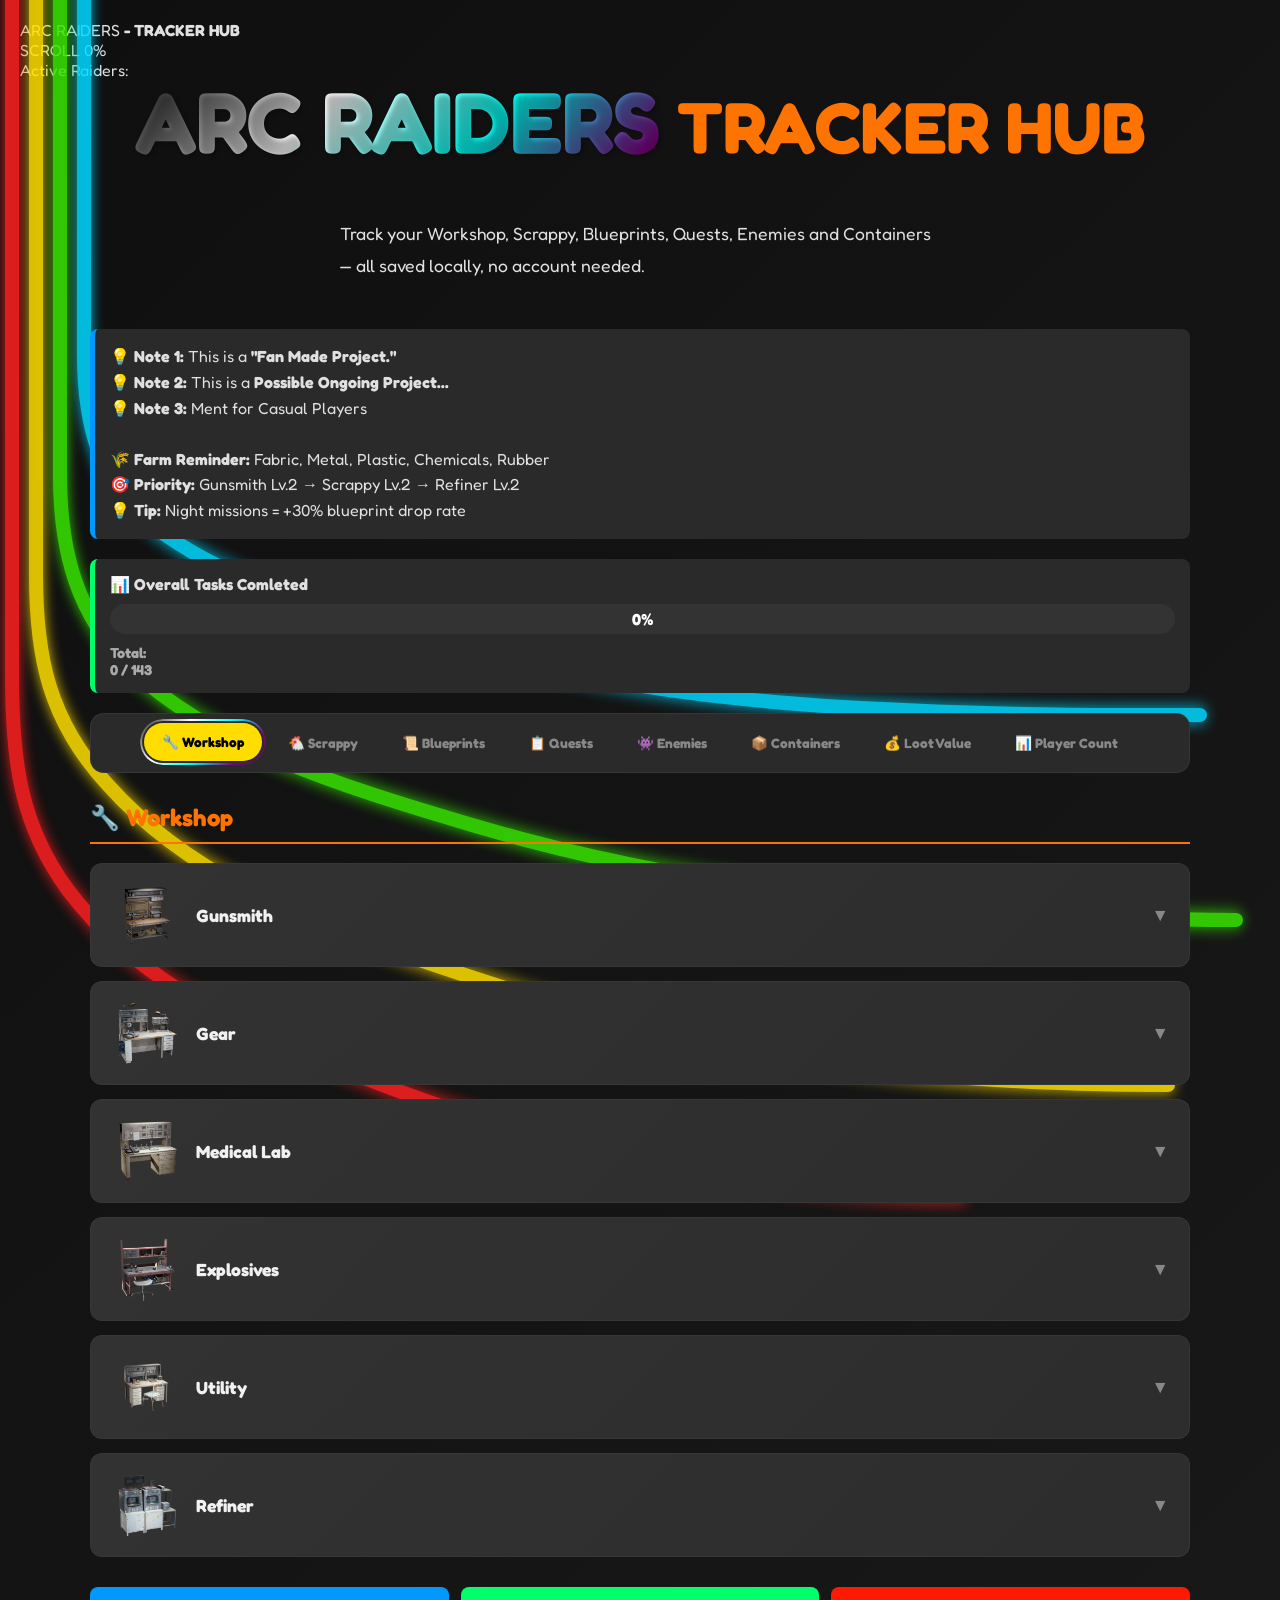
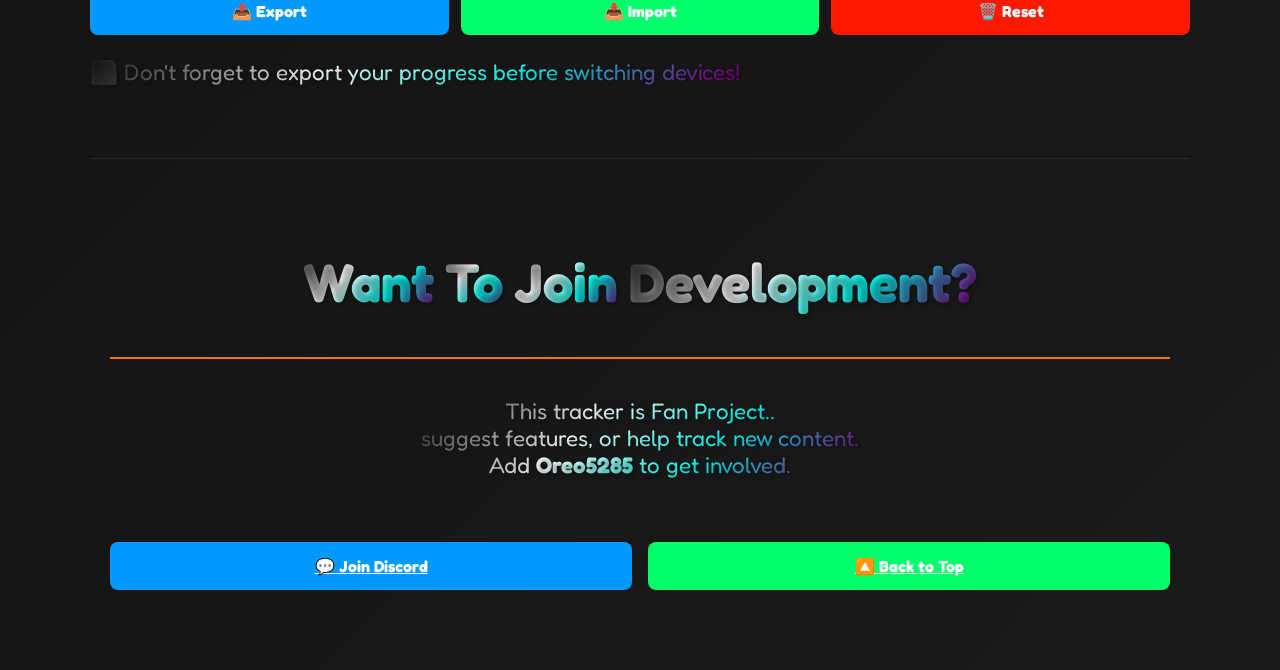
==== commit 0da338fd: "Refactor HTML structure and add loot value section Updated stylesheet and script links for better or" ====
--- a/index.html
+++ b/index.html
@@ -11,11 +11,15 @@
 
     <link rel="stylesheet" href="assets/Style.css"/>
     <link rel="stylesheet" href="assets/override.css">
-    <link rel="stylesheet" href="assets/playercounter.css">
-    <link rel="stylesheet" href="assets/scroll-atmosphere.css">
-    <link rel="stylesheet" href="assets/live-count-badge.css">
+    <link rel="stylesheet" href="assets/playercount/playercounter.css">
+    <link rel="stylesheet" href="assets/cursor-scroll/scroll-atmosphere.css">
+    <link rel="stylesheet" href="assets/livecounter/live-count-badge.css">
+    <link rel="stylesheet" href="assets/cursor-scroll/cursor-dot.css">
+    <link rel="stylesheet" href="assets/lootvalue/lootvalue.css">
 </head>
 <body>
+    <div id="cursor-dot"></div>
+<div id="cursor-ring"></div>
 <div class="progress" id="progress"></div>
 
 <nav class="nav">
@@ -168,6 +172,7 @@
         <button class="tab-button" data-tab="quests">📋 Quests</button>
         <button class="tab-button" data-tab="enemies">👾 Enemies</button>
         <button class="tab-button" data-tab="containers">📦 Containers</button>
+        <button class="tab-button" data-tab="loot">💰 Loot Value</button>
         <button class="tab-button" data-tab="playercount">📊 Player Count</button>
     </nav>
 
@@ -177,6 +182,133 @@
     <div id="quests" class="tab-content"></div>
     <div id="enemies" class="tab-content"></div>
     <div id="containers" class="tab-content"></div>
+    <div id="loot" class="tab-content">
+
+        <div class="loot-app">
+
+            <header class="loot-topbar">
+
+                <div>
+                    <div class="loot-eyebrow">Top Side</div>
+                    <h1>Loot Values</h1>
+                </div>
+
+                <div class="loot-stats">
+
+                    <div class="loot-stat">
+                        <span>ITEMS</span>
+                        <strong id="itemCount">0</strong>
+                    </div>
+
+                    <div class="loot-stat">
+                        <span>SELECTED</span>
+                        <strong id="selectedCount">0</strong>
+                    </div>
+
+                </div>
+
+            </header>
+
+
+            <section class="loot-controls">
+
+                <div class="loot-search">
+                    <span>⌕</span>
+
+                    <input
+                        id="searchInput"
+                        type="search"
+                        placeholder="Search items..."
+                        autocomplete="off"
+                    >
+                </div>
+
+
+                <select id="categoryFilter">
+                    <option value="all">
+                        All Categories
+                    </option>
+                </select>
+
+
+                <select id="rarityFilter">
+
+                    <option value="all">
+                        All Rarities
+                    </option>
+
+                    <option value="common">
+                        Common
+                    </option>
+
+                    <option value="uncommon">
+                        Uncommon
+                    </option>
+
+                    <option value="rare">
+                        Rare
+                    </option>
+
+                    <option value="epic">
+                        Epic
+                    </option>
+
+                    <option value="legendary">
+                        Legendary
+                    </option>
+
+                </select>
+
+
+                <select id="sortSelect">
+
+                    <option value="name">
+                        Name
+                    </option>
+
+                    <option value="rarity">
+                        Rarity
+                    </option>
+
+                    <option value="value">
+                        Value
+                    </option>
+
+                    <option value="category">
+                        Category
+                    </option>
+
+                </select>
+
+            </section>
+
+
+            <main>
+
+                <div
+                    id="lootGrid"
+                    class="loot-grid">
+                </div>
+
+
+                <div
+                    id="emptyState"
+                    class="loot-empty hidden">
+
+                    <div>NO ITEMS FOUND</div>
+
+                    <small>
+                        Try changing your search or filters.
+                    </small>
+
+                </div>
+
+            </main>
+
+        </div>
+
+    </div>
+
     <div id="playercount" class="tab-content">
 
     <div class="container">
@@ -286,7 +418,7 @@
     </p>
 
     <div class="cta-buttons">
-        <a href="github.com/Cap4Teen4/ArcTrackerHub/pulls" class="button secondary" target="_blank" rel="noopener noreferrer" aria-label="Join our Discord server">
+        <a href="Made With Love By OREO" class="button secondary" target="_blank" rel="noopener noreferrer" aria-label="Join our Discord server">
             💬 Join Discord
         </a>
         
@@ -318,9 +450,12 @@
 </div>
 
 <script src="assets/Data-Info.js"></script>
-<script src="assets/Arc-Lines.js"></script>
-<script src="assets/playercount.js"></script>
-<script src="assets/scroll-atmosphere.js"></script>
-<script src="assets/live-count-badge.js"></script>
+<script src="assets/cursor-scroll/Arc-Lines.js"></script>
+<script src="assets/playercount/playercount.js"></script>
+<script src="assets/cursor-scroll/scroll-atmosphere.js"></script>
+<script src="assets/livecounter/live-count-badge.js"></script>
+<script src="assets/cursor-scroll/cursor-dot.js"></script>
+<script src="assets/livecounter/live-count-badge.js"></script>
+<script src="assets/lootvalue/lootvalue.js"></script>
 </body>
 </html>
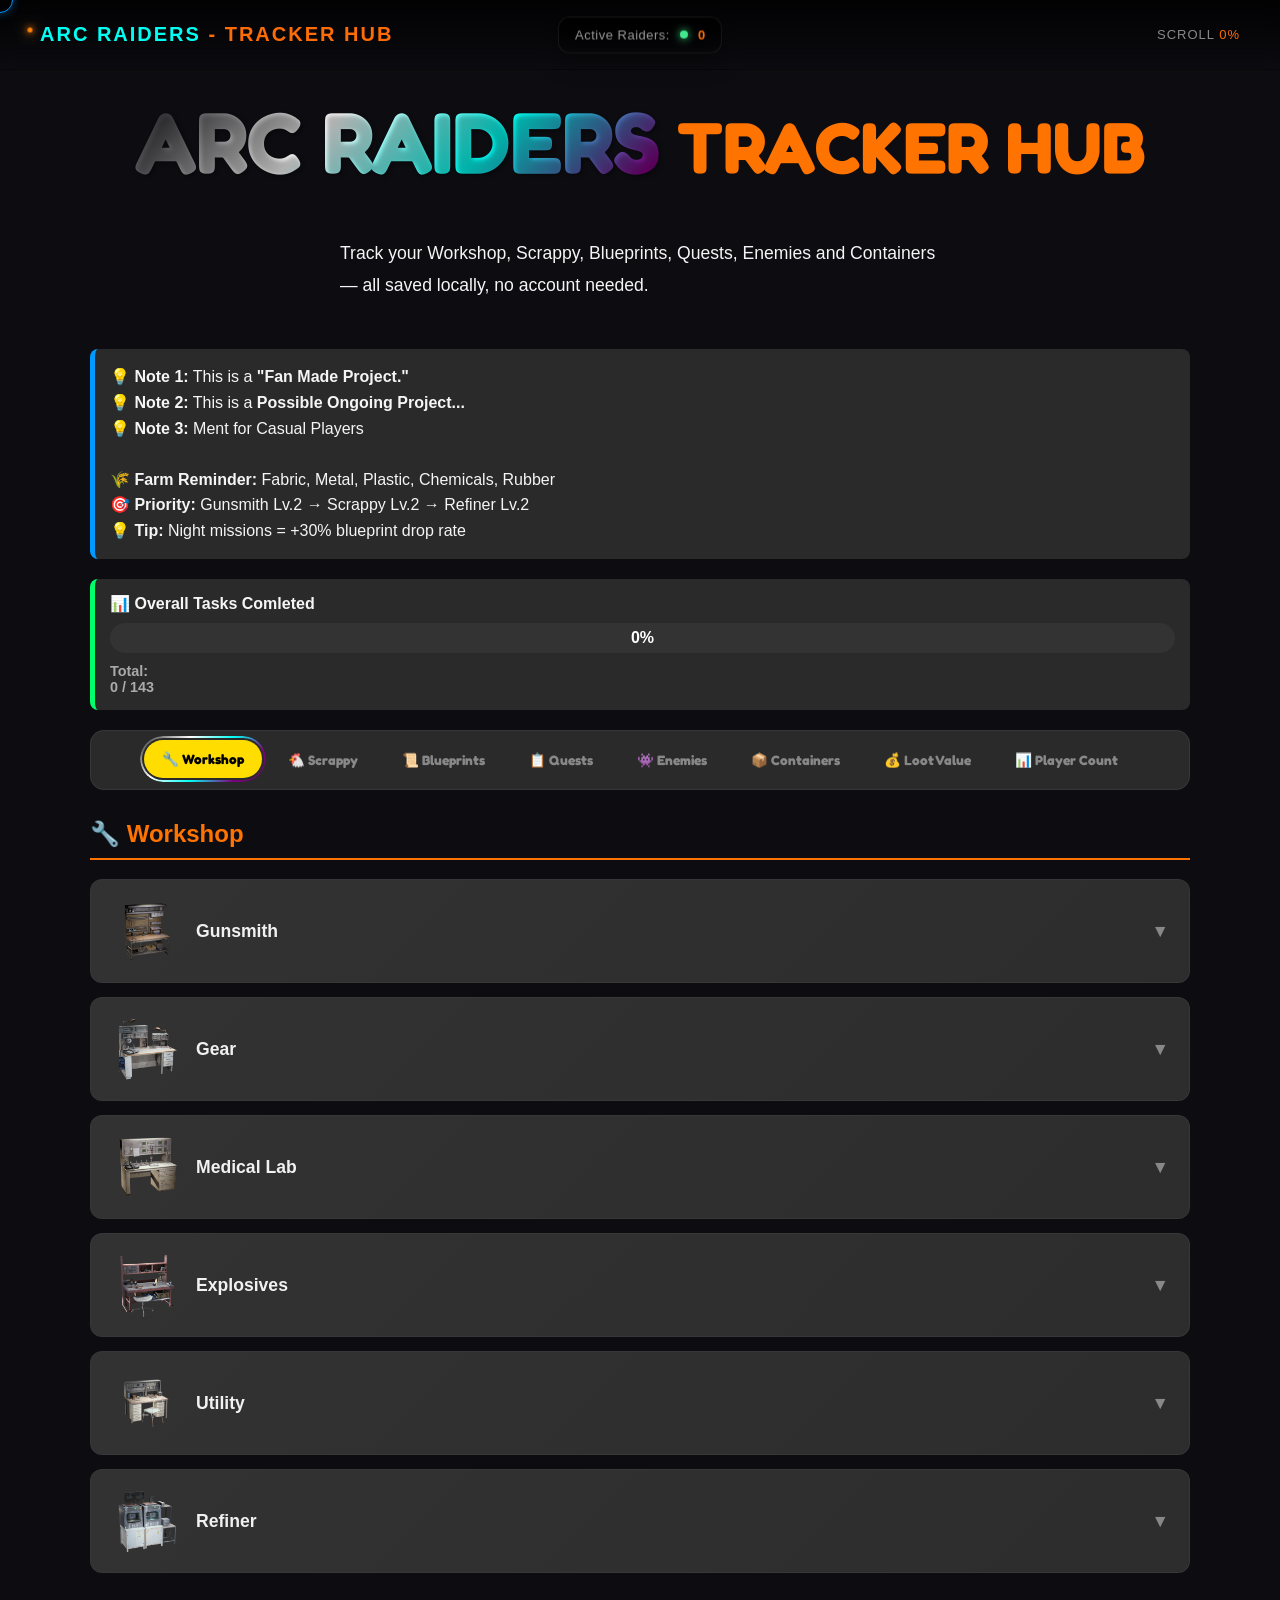
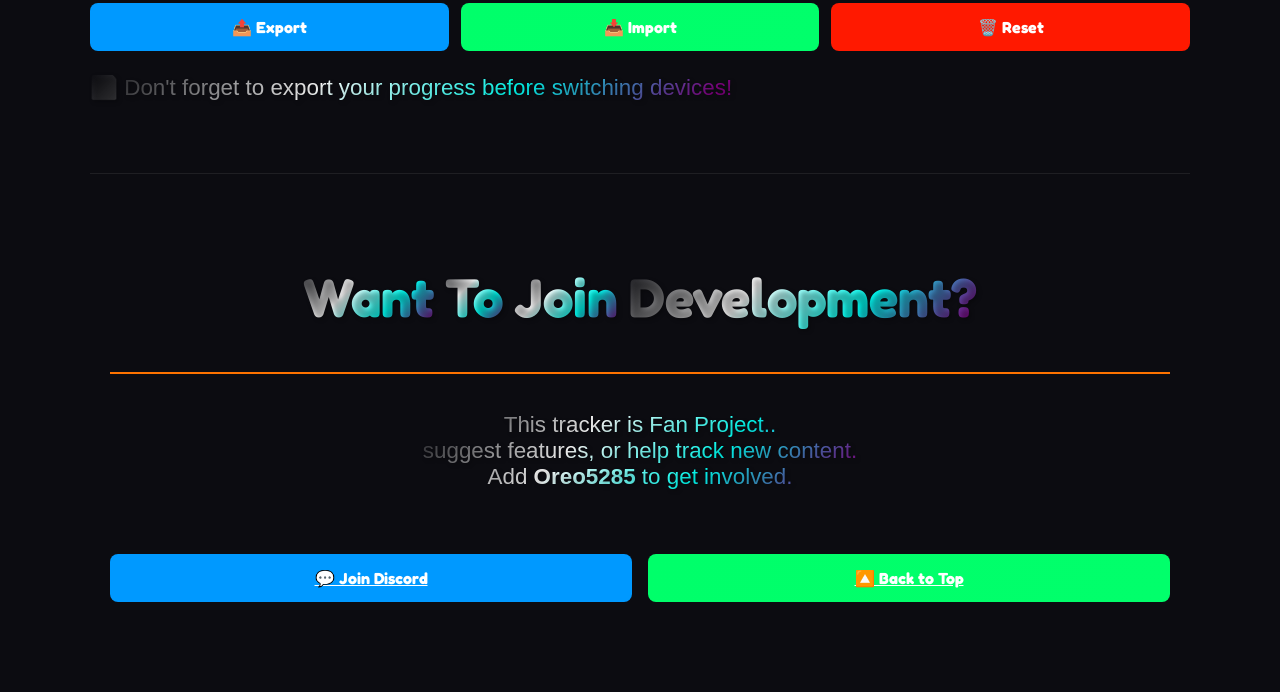
==== commit d9f3ab4c: "Add import modal for importing data" ====
--- a/index.html
+++ b/index.html
@@ -397,7 +397,14 @@
     </div>
 
 </div>
-
+<div id="importModal" class="modal">
+    <div class="modal-content">
+        <span class="close" id="closeImportModal">&times;</span>
+        <h3>📥 Import</h3>
+        <textarea id="importData"></textarea>
+        <button class="button tertiary" onclick="importProgressData()">✅ Import</button>
+    </div>
+</div>
 
     <div class="button-group">
         <button id="exportButton" class="button secondary">📤 Export</button>
@@ -437,15 +444,6 @@
         <h3>📤 Export</h3>
         <textarea id="exportData" readonly></textarea>
         <button class="button secondary" onclick="copyExportData()">📋 Copy</button>
-    </div>
-</div>
-
-<div id="importModal" class="modal">
-    <div class="modal-content">
-        <span class="close" id="closeImportModal">&times;</span>
-        <h3>📥 Import</h3>
-        <textarea id="importData"></textarea>
-        <button class="button tertiary" onclick="importProgressData()">✅ Import</button>
     </div>
 </div>
 
--- a/assets/override.css
+++ b/assets/override.css
@@ -80,7 +80,6 @@
     position: relative;
     z-index: 10;
 }
-
 
 
 
@@ -498,3 +497,5 @@
     margin-right: auto;
     text-shadow: 2px 2px 4px rgba(0, 0, 0, 0.3);
 }
+
+
--- a/assets/playercount/playercounter.css
+++ b/assets/playercount/playercounter.css
@@ -0,0 +1,314 @@
+:root {
+    --bg: #050505;
+    --panel: #0d0d0d;
+    --panel2: #121212;
+    --border: #252525;
+    --text: #f5f5f5;
+    --muted: #888;
+    --green: #39ff88;
+    --blue: #0080ff;
+    --yellow: #ffcc15;
+    --red: #ff0000;
+    --orange: #ff8000;
+
+    --online: #00ff66;
+    --borderOn: #68fda4;
+    --offline: #ff0000;
+    --borderOff: #fd6464;
+    
+}
+
+* {
+    box-sizing: border-box;
+}
+
+html,
+body {
+    margin: 0;
+    min-height: 100%;
+    background:
+        radial-gradient(circle at top, #161616 0%, #050505 45%);
+    color: var(--text);
+    font-family: Arial, Helvetica, sans-serif;
+}
+
+body {
+    padding: 30px;
+}
+
+.container {
+    width: min(1200px, 100%);
+    margin: auto;
+}
+
+/* ================================
+   HEADER
+================================ */
+
+.header {
+    display: flex;
+    justify-content: space-between;
+    align-items: center;
+    gap: 20px;
+    margin-bottom: 25px;
+    flex-wrap: wrap;
+}
+
+.title-area h1 {
+    margin: 0;
+    font-size: 32px;
+    font-weight: 900;
+    letter-spacing: 1px;
+}
+
+.title-area p {
+    margin: 7px 0 0;
+    color: var(--muted);
+}
+
+.status {
+    display: flex;
+    align-items: center;
+    gap: 10px;
+    background: #101010;
+    border: 1px solid var(--borderOn);
+    padding: 10px 15px;
+    border-radius: 10px;
+}
+
+.status-dot {
+    width: 10px;
+    height: 10px;
+    border-radius: 50%;
+    background: var(--online);
+    box-shadow: 0 0 12px var(--online);
+    animation: statusRipple 1.8s ease-out infinite;
+}
+
+@keyframes statusRipple {
+    0% {
+        transform: scale(1);
+        opacity: .8;
+    }
+
+    100% {
+        transform: scale(3.5);
+        opacity: 0;
+    }
+}
+.status.offline .status-dot {
+    background: var(--offline);
+    box-shadow: 0 0 12px var(--offline);
+}
+.status.offline .status {
+    display: flex;
+    align-items: center;
+    gap: 10px;
+    background: #101010;
+    border: 1px solid var(--borderOff);
+    padding: 10px 15px;
+    border-radius: 10px;
+}
+.status-text {
+    font-size: 13px;
+    font-weight: bold;
+}
+
+/* ================================
+   CONTROLS
+================================ */
+
+.controls {
+    display: flex;
+    gap: 10px;
+    margin-bottom: 20px;
+}
+
+button {
+    border: 1px solid #333;
+    background: #151515;
+    color: white;
+    padding: 10px 16px;
+    border-radius: 8px;
+    cursor: pointer;
+    font-weight: bold;
+    border: 1px solid var(--muted);
+}
+
+button:hover {
+    background: #222;
+    border: 1px solid var(--text);
+}
+
+button:active {
+    transform: translateY(1px);
+}
+
+/* ================================
+   STATS
+================================ */
+
+.stats {
+    display: grid;
+    grid-template-columns: repeat(4, 1fr);
+    gap: 15px;
+}
+
+.card {
+    background:
+        linear-gradient(145deg, #111, #090909);
+    border: 1px solid var(--text);
+    border-radius: 14px;
+    padding: 20px;
+    min-height: 125px;
+    position: relative;
+    overflow: hidden;
+}
+
+.card::after {
+    content: "";
+    position: absolute;
+    inset: 0;
+    background: linear-gradient(
+        120deg,
+        transparent,
+        rgba(255,255,255,0.025),
+        transparent
+    );
+    pointer-events: none;
+}
+
+.card-label {
+    color: var(--text);
+    font-size: 13px;
+    font-weight: bold;
+    text-transform: uppercase;
+    letter-spacing: 1px;
+}
+
+.card-value {
+    margin-top: 12px;
+    font-size: 32px;
+    font-weight: 900;
+}
+
+.card-sub {
+    margin-top: 6px;
+    color: var(--muted);
+    font-size: 12px;
+}
+
+.current .card-value {
+    color: var(--green);
+    text-shadow: 0 0 15px rgba(57,255,136,.25);
+}
+
+.peak24 .card-value {
+    color: var(--blue);
+}
+
+.peak7 .card-value {
+    color: var(--yellow);
+}
+
+.avg30 .card-value {
+    color: var(--orange);
+}
+
+/* ================================
+   GRAPH
+================================ */
+
+.graph-card {
+    margin-top: 20px;
+    background: #0b0b0b;
+    border: 1px solid var(--text);
+    border-radius: 14px;
+    padding: 20px;
+}
+
+.graph-header {
+    display: flex;
+    justify-content: space-between;
+    align-items: center;
+    margin-bottom: 15px;
+}
+
+.graph-title {
+    font-size: 18px;
+    font-weight: 900;
+}
+
+.graph-info {
+    color: var(--muted);
+    font-size: 12px;
+}
+
+canvas {
+    width: 100%;
+    height: 400px;
+    display: block;
+}
+
+/* ================================
+   INFO
+================================ */
+
+.info {
+    margin-top: 15px;
+    display: grid;
+    grid-template-columns: repeat(3, 1fr);
+    gap: 15px;
+}
+
+.info-card {
+    background: #0b0b0b;
+    border: 1px solid var(--text);
+    border-radius: 12px;
+    padding: 15px;
+}
+
+.info-label {
+    color: #777;
+    font-size: 11px;
+    text-transform: uppercase;
+    letter-spacing: 1px;
+}
+
+.info-value {
+    margin-top: 6px;
+    font-size: 14px;
+    font-weight: bold;
+}
+
+/* ================================
+   RESPONSIVE
+================================ */
+
+@media (max-width: 900px) {
+    .stats {
+        grid-template-columns: repeat(2, 1fr);
+    }
+
+    .info {
+        grid-template-columns: 1fr;
+    }
+}
+
+@media (max-width: 550px) {
+    body {
+        padding: 15px;
+    }
+
+    .stats {
+        grid-template-columns: 1fr;
+    }
+
+    .title-area h1 {
+        font-size: 25px;
+    }
+
+    canvas {
+        height: 300px;
+    }
+}
--- a/assets/cursor-scroll/scroll-atmosphere.css
+++ b/assets/cursor-scroll/scroll-atmosphere.css
@@ -0,0 +1,93 @@
+/* =========================================================
+   SCROLL ATMOSPHERE — top bar / title / scroll % / bg color
+   Drop this file in assets/ and link it in <head>
+========================================================= */
+
+:root {
+    --r: 10;
+    --g: 12;
+    --b: 18;
+    --accent: #ff6a00;
+    --baseaccent: #00fff2;
+}
+
+html {
+    scroll-behavior: smooth;
+}
+
+body {
+    background: rgb(var(--r), var(--g), var(--b));
+    transition: background-color 1s cubic-bezier(.22,1,.36,1);
+}
+
+/* ---------------------------------------------------------
+   PROGRESS BAR (top edge)
+--------------------------------------------------------- */
+
+.progress {
+    position: fixed;
+    left: 0;
+    top: 0;
+    height: 3px;
+    width: 0%;
+    background: var(--accent);
+    box-shadow: 0 0 15px var(--accent);
+    z-index: 2000;
+    transition: background .5s ease;
+}
+
+/* ---------------------------------------------------------
+   NAV BAR
+--------------------------------------------------------- */
+
+.nav {
+    position: fixed;
+    top: 0;
+    left: 0;
+    right: 0;
+    height: 70px;
+    display: flex;
+    align-items: center;
+    justify-content: space-between;
+    padding: 0 40px;
+    background: linear-gradient(rgba(0,0,0,.82), rgba(0,0,0,.45), transparent);
+    backdrop-filter: blur(8px);
+    -webkit-backdrop-filter: blur(8px);
+    z-index: 1000;
+    border-bottom: 1px solid rgba(255,255,255,.025);
+}
+
+.logo {
+    font-size: 20px;
+    font-weight: 700;
+    letter-spacing: 2px;
+    color: var(--baseaccent);
+    transition: color .5s ease;
+}
+
+.logo span {
+    color: var(--accent);
+    font-weight: 400;
+}
+
+
+.scroll-value {
+    font-size: 13px;
+    color: #888;
+    letter-spacing: 1px;
+}
+
+#scrollPercent {
+    color: var(--accent);
+    transition: color .5s ease;
+}
+
+/* push page content below the fixed nav */
+main.container {
+    padding-top: 70px;
+}
+
+@media (max-width: 700px) {
+    .nav { padding: 0 20px; }
+    .scroll-value { display: none; }
+}
--- a/assets/livecounter/live-count-badge.css
+++ b/assets/livecounter/live-count-badge.css
@@ -0,0 +1,88 @@
+/* =========================================================
+   LIVE PLAYER COUNT — corner badge
+   Mirrors #currentPlayers / #statusText from the
+   Player Count tab, no matter which tab is active.
+========================================================= */
+
+.live-count-badge {
+    position: absolute;
+    left: 50%;
+    top: 50%;
+    transform: translate(-50%, -50%);
+    z-index: 1500;
+
+    display: flex;
+    align-items: center;
+    gap: 10px;
+
+    padding: 10px 16px;
+
+
+
+    background: linear-gradient(rgba(0,0,0,.82), rgba(0,0,0,.45), transparent);
+    border: 1px solid rgba(255, 255, 255, .08);
+    border-radius: 12px;
+    backdrop-filter: blur(8px);
+    -webkit-backdrop-filter: blur(8px);
+
+    font-size: 13px;
+    color: #f5f5f5;
+
+    box-shadow: 0 8px 24px rgba(0, 0, 0, .35);
+
+    cursor: pointer;
+    transition: transform .2s ease, border-color .3s ease;
+}
+
+.live-count-badge:hover {
+    transform: translate(-50%, -50%) translateY(-2px);
+    border-color: var(--accent, #ff6a00);
+}
+
+.live-count-badge .dot {
+    width: 8px;
+    height: 8px;
+    border-radius: 50%;
+    background: #555;
+    box-shadow: 0 0 8px #555;
+    transition: background .4s ease, box-shadow .4s ease;
+    flex-shrink: 0;
+}
+
+.live-count-badge.online .dot {
+    background: #42e88d;
+    box-shadow: 0 0 8px #42e88d;
+    animation: liveDotPulse 2s infinite;
+}
+
+.live-count-badge.offline .dot {
+    background: #ff4d5a;
+    box-shadow: 0 0 8px #ff4d5a;
+}
+
+@keyframes liveDotPulse {
+    0%, 100% { opacity: 1; }
+    50% { opacity: .4; }
+}
+
+.live-count-badge .label {
+    color: #999;
+    letter-spacing: .5px;
+}
+
+.live-count-badge .value {
+    font-weight: 700;
+    color: var(--accent, #ff6a00);
+    transition: color .5s ease;
+}
+
+@media (max-width: 700px) {
+    .live-count-badge {
+        padding: 6px 10px;
+        font-size: 11px;
+    }
+
+    .live-count-badge .label {
+        display: none;
+    }
+}
--- a/assets/cursor-scroll/cursor-dot.css
+++ b/assets/cursor-scroll/cursor-dot.css
@@ -0,0 +1,169 @@
+:root {
+    --bg-primary: #121212;
+    --bg-secondary: #2a2a2a;
+    --bg-tertiary: #333;
+
+    --text-primary: #e0e0e0;
+
+    --accent-orange: #ff7300;
+    --accent-blue: #0099ff;
+    --accent-green: #00ff6a;
+    --accent-red: #ff1900;
+    --accent-purple: #b700ff;
+    --accent-yellow: #ffcc00;
+
+    --btn-bgcolor-hover: #FFDD00;
+    --btn-color-hover: #000000;
+
+    /* Cursor */
+    --cursor-dot: var(--orange);
+    --cursor-color: var(--accent-blue);
+
+    /* Animated ring */
+    --ring-width: 1.5px;
+    --outer-offset: 4px;
+}
+
+
+body {
+    cursor: none;
+}
+
+
+/* =========================================
+   GREEN CENTER DOT
+========================================= */
+
+#cursor-dot {
+    position: fixed;
+
+    width: 5px;
+    height: 5px;
+
+    border-radius: 50%;
+
+    pointer-events: none;
+
+    z-index: 9999;
+
+    transform:
+        translate(-50%, -50%);
+
+    background:
+        var(--cursor-dot);
+
+    box-shadow:
+        0 0 6px var(--cursor-dot),
+        0 0 12px var(--cursor-dot);
+
+    mix-blend-mode: screen;
+}
+
+
+/* =========================================
+   COLOR-CHANGING RING
+========================================= */
+
+#cursor-ring {
+    position: fixed;
+
+    width: 26px;
+    height: 26px;
+
+    border-radius: 50%;
+
+    pointer-events: none;
+
+    z-index: 9998;
+
+    border:
+        var(--ring-width)
+        solid
+        var(--cursor-color);
+
+    box-shadow:
+        0 0 8px color-mix(
+            in srgb,
+            var(--cursor-color) 45%,
+            transparent
+        );
+
+    transform:
+        translate(-50%, -50%);
+
+    transition:
+        width 0.3s ease,
+        height 0.3s ease,
+        border-color 0.35s ease,
+        box-shadow 0.35s ease;
+}
+
+
+/* =========================================
+   CLICK RIPPLE
+========================================= */
+
+.click-ripple {
+    position: fixed;
+
+    border-radius: 50%;
+
+    pointer-events: none;
+
+    z-index: 9997;
+
+    border:
+        2px solid
+        var(--cursor-color);
+
+    box-shadow:
+        0 0 10px color-mix(
+            in srgb,
+            var(--cursor-color) 50%,
+            transparent
+        );
+
+    transform:
+        translate(-50%, -50%)
+        scale(0);
+
+    animation:
+        rippleOut 0.85s ease-out forwards;
+}
+
+
+@keyframes rippleOut {
+
+    0% {
+        transform:
+            translate(-50%, -50%)
+            scale(0);
+
+        opacity: 0.9;
+    }
+
+    100% {
+        transform:
+            translate(-50%, -50%)
+            scale(1);
+
+        opacity: 0;
+    }
+}
+
+
+/* =========================================
+   TOUCH DEVICES
+========================================= */
+
+@media (hover: none) and (pointer: coarse) {
+
+    body {
+        cursor: auto;
+    }
+
+    #cursor-dot,
+    #cursor-ring {
+        display: none;
+    }
+}
--- a/assets/lootvalue/lootvalue.css
+++ b/assets/lootvalue/lootvalue.css
@@ -0,0 +1,679 @@
+/* =========================================================
+   ARC RAIDERS - LOOT TABLE
+   Tracker Hub Integration
+========================================================= */
+
+@import url("https://fonts.googleapis.com/css2?family=Barlow:wght@400;500;600;700;800&display=swap");
+
+
+/* =========================================================
+   LOOT APP
+========================================================= */
+
+.loot-app {
+
+    --loot-bg: #080909;
+    --loot-panel: #111313;
+    --loot-panel2: #171919;
+    --loot-border: #292d2d;
+
+    --loot-text: #eee;
+    --loot-muted: #777;
+
+    --loot-orange: #ff7300;
+
+    width: 100%;
+    max-width: 1500px;
+
+    margin: 0 auto;
+    padding: 28px;
+
+    color: var(--loot-text);
+
+    font-family: "Barlow", sans-serif;
+
+    box-sizing: border-box;
+}
+
+.loot-app *,
+.loot-app *::before,
+.loot-app *::after {
+    box-sizing: border-box;
+}
+
+
+/* =========================================================
+   HEADER
+========================================================= */
+
+.loot-topbar {
+
+    display: flex;
+
+    justify-content: space-between;
+    align-items: flex-end;
+
+    gap: 20px;
+
+    margin-bottom: 24px;
+}
+
+.loot-eyebrow {
+
+    color: var(--loot-orange);
+
+    font-size: 12px;
+    font-weight: 800;
+
+    letter-spacing: 3px;
+}
+
+.loot-topbar h1 {
+
+    margin: 3px 0 0;
+
+    font-size: 34px;
+    line-height: 1;
+
+    font-weight: 800;
+
+    text-transform: uppercase;
+}
+
+
+/* =========================================================
+   HEADER STATS
+========================================================= */
+
+.loot-stats {
+
+    display: flex;
+    gap: 10px;
+}
+
+.loot-stat {
+
+    min-width: 100px;
+
+    padding: 10px 14px;
+
+    background: var(--loot-panel);
+
+    border: 1px solid var(--loot-border);
+
+    border-radius: 6px;
+}
+
+.loot-stat span {
+
+    display: block;
+
+    color: var(--loot-muted);
+
+    font-size: 10px;
+    font-weight: 700;
+
+    letter-spacing: 1px;
+}
+
+.loot-stat strong {
+
+    display: block;
+
+    margin-top: 2px;
+
+    font-size: 20px;
+}
+
+
+/* =========================================================
+   CONTROLS
+========================================================= */
+
+.loot-controls {
+
+    display: flex;
+
+    gap: 8px;
+
+    margin-bottom: 18px;
+}
+
+.loot-search {
+
+    display: flex;
+
+    align-items: center;
+
+    flex: 1;
+
+    min-width: 180px;
+    height: 42px;
+
+    background: var(--loot-panel);
+
+    border: 1px solid var(--loot-border);
+
+    border-radius: 5px;
+
+    overflow: hidden;
+}
+
+.loot-search span {
+
+    padding-left: 13px;
+
+    color: var(--loot-muted);
+
+    font-size: 22px;
+}
+
+.loot-search input {
+
+    width: 100%;
+    height: 100%;
+
+    padding: 0 12px;
+
+    border: 0;
+    outline: 0;
+
+    background: transparent;
+
+    color: var(--loot-text);
+
+    font-family: inherit;
+    font-size: 14px;
+}
+
+.loot-search input::placeholder {
+    color: #666;
+}
+
+.loot-controls select {
+
+    height: 42px;
+
+    padding: 0 35px 0 12px;
+
+    color: var(--loot-text);
+
+    background: var(--loot-panel);
+
+    border: 1px solid var(--loot-border);
+
+    border-radius: 5px;
+
+    outline: none;
+
+    font-family: inherit;
+
+    cursor: pointer;
+}
+
+
+/* =========================================================
+   GRID
+========================================================= */
+
+.loot-grid {
+
+    display: grid;
+
+    grid-template-columns:
+        repeat(auto-fill, 124px);
+
+    gap: 8px;
+
+    justify-content: start;
+
+    width: 100%;
+}
+
+
+/* =========================================================
+   CODEPEN STYLE ITEM CARD
+========================================================= */
+
+.loot-card {
+
+    --rarity-color: #00a8f2;
+
+    --info-bar-height: 30px;
+
+    --border-width: 2px;
+
+    position: relative;
+
+    display: flex;
+
+    flex-direction: column;
+
+    width: 124px;
+    height: 124px;
+
+    flex: 0 0 124px;
+
+    background-image:
+
+        linear-gradient(
+            35deg,
+            color-mix(
+                in srgb,
+                var(--rarity-color) 42.5%,
+                transparent
+            ) 0,
+            #0e101c 100%
+        );
+
+    border-radius: .75rem;
+
+    overflow: hidden;
+
+    cursor: pointer;
+
+    user-select: none;
+
+    transition:
+        transform .12s ease,
+        filter .12s ease,
+        box-shadow .12s ease;
+}
+
+
+/* =========================================================
+   RARITIES
+========================================================= */
+
+.loot-card[data-rarity="common"] {
+    --rarity-color: #a8b0b7;
+}
+
+.loot-card[data-rarity="uncommon"] {
+    --rarity-color: #62d174;
+}
+
+.loot-card[data-rarity="rare"] {
+    --rarity-color: #00a8f2;
+}
+
+.loot-card[data-rarity="epic"] {
+    --rarity-color: #a66cff;
+}
+
+.loot-card[data-rarity="legendary"] {
+    --rarity-color: #f1a33b;
+}
+
+
+/* =========================================================
+   CARD BORDER
+========================================================= */
+
+.loot-card::before {
+
+    content: "";
+
+    position: absolute;
+
+    inset: 0;
+
+    border-radius: inherit;
+
+    padding: 2px;
+
+    background:
+
+        linear-gradient(
+            to top right,
+            var(--rarity-color) 35%,
+            #565f72
+        );
+
+    -webkit-mask:
+
+        linear-gradient(#fff 0 0) content-box,
+        linear-gradient(#fff 0 0);
+
+    -webkit-mask-composite: xor;
+
+    mask:
+
+        linear-gradient(#fff 0 0) content-box,
+        linear-gradient(#fff 0 0);
+
+    mask-composite: exclude;
+
+    pointer-events: none;
+
+    z-index: 20;
+}
+
+
+/* =========================================================
+   IMAGE AREA
+========================================================= */
+
+.loot-card__image {
+
+    flex: 1;
+
+    min-height: 0;
+
+    display: flex;
+
+    align-items: center;
+    justify-content: center;
+
+    padding: .25rem;
+}
+
+.loot-card__image > img {
+
+    max-width: 100%;
+    max-height: 100%;
+
+    object-fit: contain;
+
+    image-rendering: auto;
+
+    pointer-events: none;
+
+    transition:
+        transform .1s ease-out;
+}
+
+.loot-card:hover
+.loot-card__image > img {
+
+    transform: scale(1.1);
+}
+
+
+/* =========================================================
+   PRICE BAR
+========================================================= */
+
+.loot-card__info {
+
+    position: relative;
+
+    display: flex;
+
+    align-items: center;
+
+    justify-content: flex-end;
+
+    height: var(--info-bar-height);
+
+    margin:
+        0
+        var(--border-width)
+        var(--border-width);
+
+    padding:
+        0 .45rem;
+
+    border-radius:
+        0 0 .65rem .65rem;
+
+    background-color: #090c19;
+
+    color: white;
+
+    font-size: 14px;
+    font-weight: 600;
+
+    z-index: 10;
+}
+
+
+/* =========================================================
+   PRICE
+========================================================= */
+
+.loot-card__price {
+
+    display: flex;
+
+    align-items: center;
+
+    gap: 4px;
+
+    white-space: nowrap;
+
+    color: #f1f3f5;
+
+    font-size: 13px;
+    font-weight: 600;
+}
+
+.loot-card__price::before {
+
+    content: "◆";
+
+    color: #d6a84d;
+
+    font-size: 8px;
+}
+
+
+/* =========================================================
+   SELECTED
+========================================================= */
+
+.loot-card.selected {
+
+    filter: brightness(1.12);
+
+    box-shadow:
+
+        0 0 0 2px var(--rarity-color),
+
+        0 8px 25px rgba(0,0,0,.4),
+
+        0 0 20px
+        color-mix(
+            in srgb,
+            var(--rarity-color) 25%,
+            transparent
+        );
+}
+
+
+/* =========================================================
+   HOVER
+========================================================= */
+
+.loot-card:hover {
+
+    filter: brightness(1.08);
+
+    transform:
+        translateY(-2px);
+
+    box-shadow:
+
+        0 8px 25px rgba(0,0,0,.35),
+
+        0 0 18px
+        color-mix(
+            in srgb,
+            var(--rarity-color) 12%,
+            transparent
+        );
+}
+
+
+/* =========================================================
+   REVEAL
+========================================================= */
+
+.loot-card.revealing
+.loot-card__image img {
+
+    filter: blur(18px);
+
+    transform:
+        scale(1.08);
+}
+
+.loot-card.revealed
+.loot-card__image img {
+
+    filter: blur(0);
+
+    transform:
+        scale(1);
+}
+
+
+/* =========================================================
+   SHINE
+========================================================= */
+
+.loot-card::after {
+
+    content: "";
+
+    position: absolute;
+
+    top: -30%;
+    left: -80%;
+
+    width: 45%;
+    height: 160%;
+
+    background:
+
+        linear-gradient(
+            90deg,
+            transparent,
+            rgba(255,255,255,.75),
+            transparent
+        );
+
+    transform:
+        skewX(-20deg);
+
+    opacity: 0;
+
+    pointer-events: none;
+
+    z-index: 30;
+}
+
+.loot-card.revealing::after {
+
+    animation:
+        lootCardShine
+        2s ease forwards;
+}
+
+@keyframes lootCardShine {
+
+    0% {
+        left: -80%;
+        opacity: 0;
+    }
+
+    15% {
+        opacity: .8;
+    }
+
+    70% {
+        opacity: .55;
+    }
+
+    100% {
+        left: 140%;
+        opacity: 0;
+    }
+}
+
+
+/* =========================================================
+   EMPTY
+========================================================= */
+
+.loot-empty {
+
+    padding: 80px 20px;
+
+    text-align: center;
+
+    color: var(--loot-muted);
+}
+
+.loot-empty div {
+
+    color: #aaa;
+
+    font-weight: 800;
+
+    letter-spacing: 2px;
+}
+
+.loot-empty small {
+
+    display: block;
+
+    margin-top: 6px;
+}
+
+.loot-empty.hidden {
+    display: none;
+}
+
+
+/* =========================================================
+   MOBILE
+========================================================= */
+
+@media (max-width: 700px) {
+
+    .loot-app {
+        padding: 16px;
+    }
+
+    .loot-topbar {
+
+        align-items: flex-start;
+
+        flex-direction: column;
+    }
+
+    .loot-stats {
+        width: 100%;
+    }
+
+    .loot-stat {
+        flex: 1;
+    }
+
+    .loot-controls {
+
+        flex-wrap: wrap;
+    }
+
+    .loot-search {
+
+        flex-basis: 100%;
+    }
+
+    .loot-controls select {
+
+        flex: 1;
+
+        min-width: 0;
+    }
+
+    .loot-grid {
+
+        grid-template-columns:
+            repeat(
+                auto-fill,
+                124px
+            );
+    }
+}
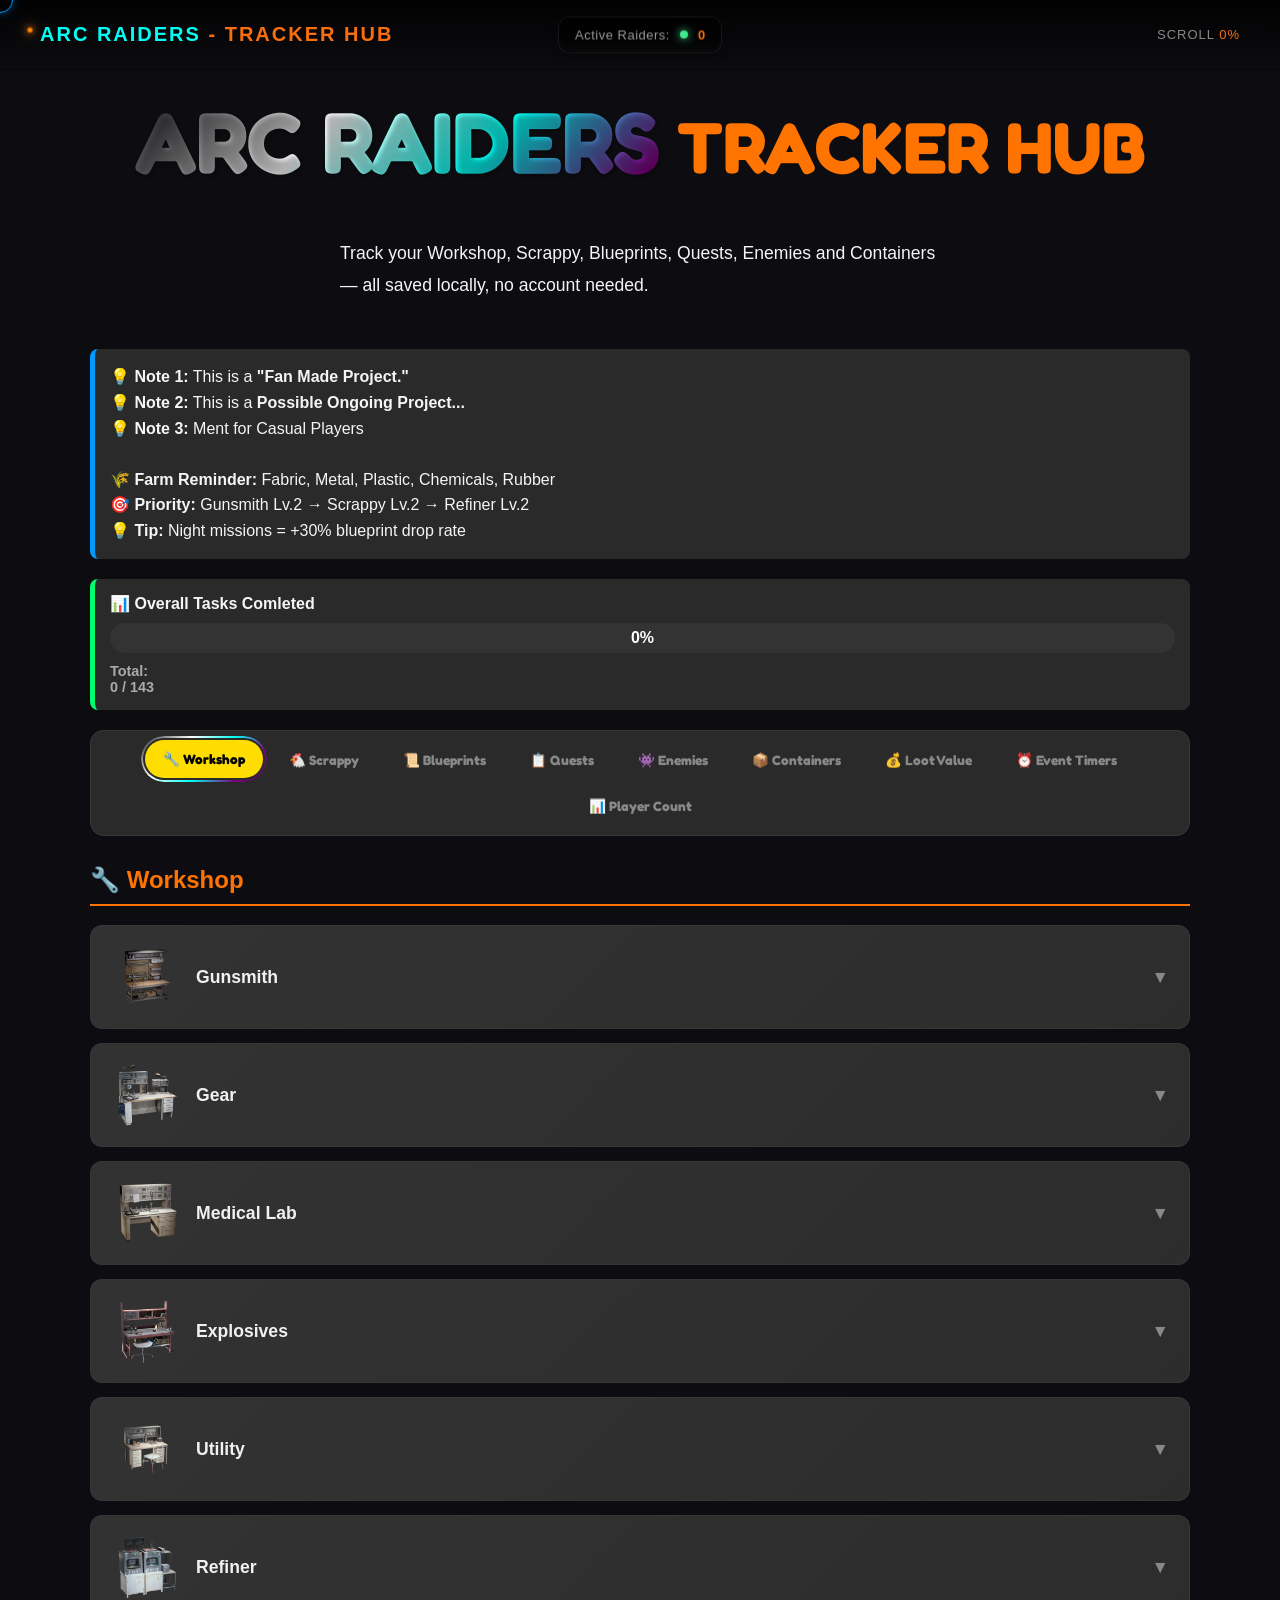
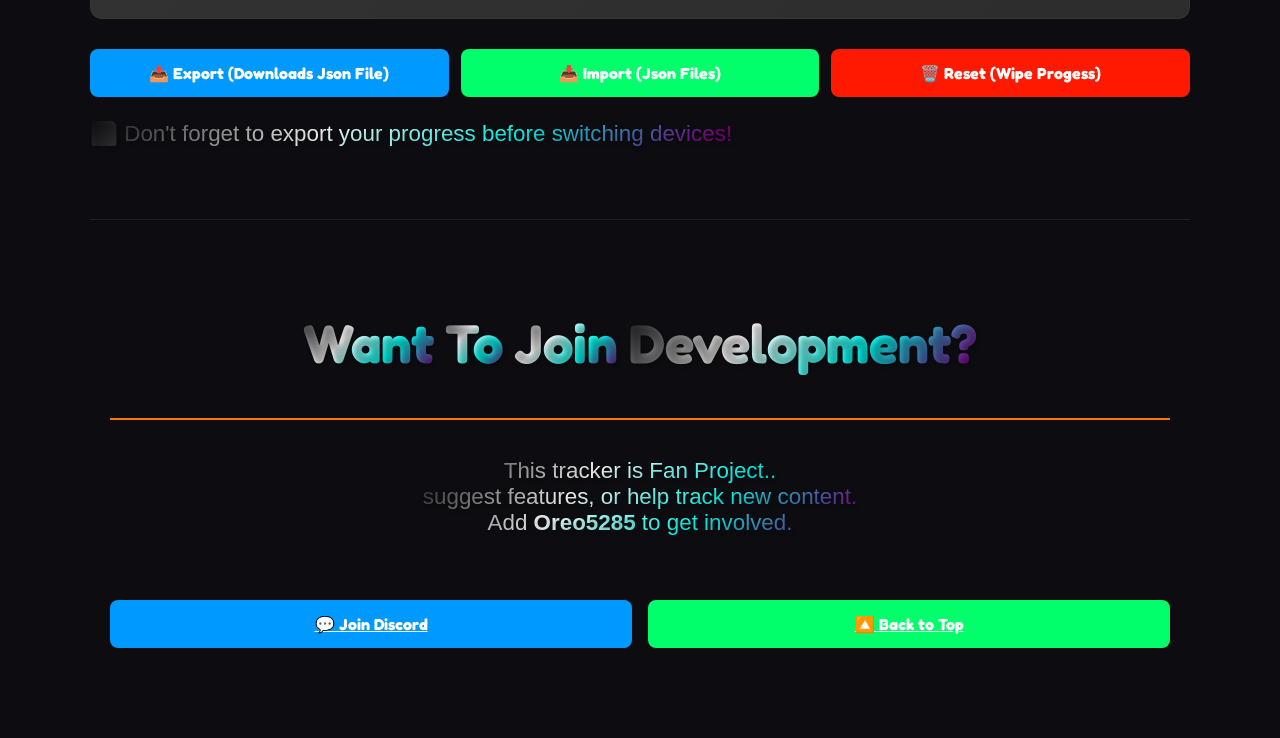
==== commit b34a66b9: "Enhance index.html with event timers and button updates Added event timers section and updated butto" ====
--- a/index.html
+++ b/index.html
@@ -6,6 +6,9 @@
     <meta name="description" content="Fan-made local progression tracker for ARC Raiders — Workshop, Scrappy, Blueprints, Quests, Enemies & more.">
     <title>ARC Tracker Hub (Local Edition)</title>
 
+    <link rel="preconnect" href="https://arcraiders.wiki" crossorigin>
+    <link rel="dns-prefetch" href="https://arcraiders.wiki">
+
     <!-- Fredoka (body) + Fredoka One (hero titles) -->
     <link href="https://fonts.googleapis.com/css2?family=Fredoka:wght@400;500;600;700&family=Fredoka+One&display=swap" rel="stylesheet">
 
@@ -16,6 +19,7 @@
     <link rel="stylesheet" href="assets/livecounter/live-count-badge.css">
     <link rel="stylesheet" href="assets/cursor-scroll/cursor-dot.css">
     <link rel="stylesheet" href="assets/lootvalue/lootvalue.css">
+    <link rel="stylesheet" href="assets/eventtimers/eventtimers.css">
 </head>
 <body>
     <div id="cursor-dot"></div>
@@ -173,6 +177,7 @@
         <button class="tab-button" data-tab="enemies">👾 Enemies</button>
         <button class="tab-button" data-tab="containers">📦 Containers</button>
         <button class="tab-button" data-tab="loot">💰 Loot Value</button>
+        <button class="tab-button" data-tab="eventtimers">⏰ Event Timers</button>
         <button class="tab-button" data-tab="playercount">📊 Player Count</button>
     </nav>
 
@@ -309,8 +314,94 @@
 
     </div>
 
+
+<div id="eventtimers" class="tab-content">
+<div class="app">
+
+    <header class="header">
+        <div>
+            <div class="region-title">
+                <span class="globe">🌐</span> Region
+                <span class="new-badge">NEW</span>
+            </div>
+            <div class="region-buttons">
+                <button class="region-btn" data-region="NA" type="button">NA</button>
+                <button class="region-btn" data-region="EU" type="button">EU</button>
+                <button class="region-btn" data-region="SA" type="button">SA</button>
+                <button class="region-btn" data-region="ASIA" type="button">ASIA</button>
+                <button class="region-btn" data-region="OCE" type="button">OCE</button>
+            </div>
+        </div>
+
+        <div class="time-area">
+            <div class="timezone">
+                Timezone: <span id="timezoneName">--</span>
+            </div>
+            <div class="time-toggle">
+                <button class="time-btn" data-format="12" type="button">12h</button>
+                <button class="time-btn" data-format="24" type="button">24h</button>
+            </div>
+        </div>
+    </header>
+
+    <div class="live-panel">
+
+        <div class="live-section">
+            <div class="live-heading active-heading">
+                <span class="status-dot green"></span> Active Now
+            </div>
+            <div class="mini-events" id="activeEvents"></div>
+        </div>
+
+        <div class="live-divider"></div>
+
+        <div class="live-section">
+            <div class="live-heading upcoming-heading">
+                <span class="status-dot blue"></span> Upcoming
+            </div>
+            <div class="mini-events" id="upcomingEvents"></div>
+        </div>
+
+    </div>
+
+    <section class="schedule-section">
+
+        <div class="schedule-header">
+            <div>
+                <div class="schedule-title">Event Schedule</div>
+                <div class="schedule-timezone" id="scheduleTimezone">
+                    Times shown in local <span id="localClock">--:--:--</span>
+                </div>
+            </div>
+
+            <div class="view-switcher">
+                <button class="view-btn" data-view="event" type="button"><span>📋</span> Event</button>
+                <button class="view-btn" data-view="map" type="button"><span>🗺️</span> Map</button>
+                <button class="view-btn" data-view="timeline" type="button"><span>📅</span> Timeline</button>
+            </div>
+        </div>
+
+        <div class="map-tabs" id="mapTabs"></div>
+
+        <div id="scheduleContent"></div>
+
+    </section>
+
+    <footer>
+        <div class="footer-left">
+            <strong id="footerRegion">Europe</strong>
+            <span class="footer-dot"></span>
+            <span id="lastUpdated">Updated just now</span>
+        </div>
+        <div class="footer-right">Local time-zone data · no external API</div>
+    </footer>
+
+</div>
+</div>
+
+
+
     <div id="playercount" class="tab-content">
-
     <div class="container">
 
         <!-- ============================
@@ -407,9 +498,9 @@
 </div>
 
     <div class="button-group">
-        <button id="exportButton" class="button secondary">📤 Export</button>
-        <button id="importButton" class="button tertiary">📥 Import</button>
-        <button id="resetAllButton" class="button">🗑️ Reset</button>
+        <button id="exportButton" class="button secondary">📤 Export (Downloads Json File)</button>
+        <button id="importButton" class="button tertiary">📥 Import (Json Files)</button>
+        <button id="resetAllButton" class="button">🗑️ Reset (Wipe Progess)</button>
     </div>
     <p class="cta3-description">💾 Don't forget to export your progress before switching devices!</p>
     <section class="cta-section" id="cta">
@@ -450,6 +541,7 @@
 <script src="assets/Data-Info.js"></script>
 <script src="assets/cursor-scroll/Arc-Lines.js"></script>
 <script src="assets/playercount/playercount.js"></script>
+<script src="assets/eventtimers/eventtimers.js"></script>
 <script src="assets/cursor-scroll/scroll-atmosphere.js"></script>
 <script src="assets/livecounter/live-count-badge.js"></script>
 <script src="assets/cursor-scroll/cursor-dot.js"></script>
--- a/assets/lootvalue/lootvalue.css
+++ b/assets/lootvalue/lootvalue.css
@@ -505,92 +505,6 @@
 }
 
 
-/* =========================================================
-   REVEAL
-========================================================= */
-
-.loot-card.revealing
-.loot-card__image img {
-
-    filter: blur(18px);
-
-    transform:
-        scale(1.08);
-}
-
-.loot-card.revealed
-.loot-card__image img {
-
-    filter: blur(0);
-
-    transform:
-        scale(1);
-}
-
-
-/* =========================================================
-   SHINE
-========================================================= */
-
-.loot-card::after {
-
-    content: "";
-
-    position: absolute;
-
-    top: -30%;
-    left: -80%;
-
-    width: 45%;
-    height: 160%;
-
-    background:
-
-        linear-gradient(
-            90deg,
-            transparent,
-            rgba(255,255,255,.75),
-            transparent
-        );
-
-    transform:
-        skewX(-20deg);
-
-    opacity: 0;
-
-    pointer-events: none;
-
-    z-index: 30;
-}
-
-.loot-card.revealing::after {
-
-    animation:
-        lootCardShine
-        2s ease forwards;
-}
-
-@keyframes lootCardShine {
-
-    0% {
-        left: -80%;
-        opacity: 0;
-    }
-
-    15% {
-        opacity: .8;
-    }
-
-    70% {
-        opacity: .55;
-    }
-
-    100% {
-        left: 140%;
-        opacity: 0;
-    }
-}
-
 
 /* =========================================================
    EMPTY
--- a/assets/eventtimers/eventtimers.css
+++ b/assets/eventtimers/eventtimers.css
@@ -0,0 +1,1142 @@
+@import url("https://fonts.googleapis.com/css2?family=Barlow:wght@400;500;600;700;800&family=Barlow+Condensed:wght@500;600;700;800&display=swap");
+
+@scope (#eventtimers) {
+
+#eventtimers{
+    --bg:#080807;
+    --bg2:#0c0c0b;
+    --panel:#10100f;
+    --panel2:#131312;
+    --panel3:#171715;
+
+    --border:#242321;
+    --border2:#302e2a;
+
+    --text:#f0eee9;
+    --muted:#85817a;
+    --dim:#5c5953;
+
+    --orange:#ff7900;
+    --orange2:#ff8b1a;
+
+    --green:#00e878;
+    --blue:#4da3ff;
+    --red:#ff5252;
+    --yellow:#e7bb55;
+
+    --radius:9px;
+
+    display:block;
+    background:
+        radial-gradient(
+            circle at 50% -20%,
+            rgba(255,121,0,.045),
+            transparent 32%
+        ),
+        var(--bg);
+    color:var(--text);
+    font-family:"Barlow",sans-serif;
+    font-size:14px;
+}
+
+*,
+*::before,
+*::after{
+    box-sizing:border-box;
+}
+
+
+
+
+
+button,
+select{
+    font:inherit;
+}
+
+button{
+    cursor:pointer;
+}
+
+.app{
+    width:min(1400px,100%);
+    margin:auto;
+    padding:0 6px 35px;
+}
+
+
+/* =====================================================
+HEADER
+===================================================== */
+
+.header{
+    display:flex;
+    justify-content:space-between;
+    align-items:flex-end;
+    gap:25px;
+
+    padding:16px 0 12px;
+
+    border-bottom:1px solid #1b1a18;
+}
+
+.region-title{
+    display:flex;
+    align-items:center;
+    gap:7px;
+
+    margin-bottom:8px;
+
+    font-size:14px;
+}
+
+.globe{
+    color:var(--orange);
+    font-size:18px;
+}
+
+.new-badge{
+    padding:2px 5px;
+
+    border-radius:3px;
+
+    background:var(--orange);
+    color:#17110b;
+
+    font-size:8px;
+    font-weight:800;
+    letter-spacing:.5px;
+}
+
+.region-buttons{
+    display:flex;
+    flex-wrap:wrap;
+    gap:7px;
+}
+
+.region-btn{
+    min-width:92px;
+
+    padding:11px 15px;
+
+    border:1px solid #4b2c0f;
+    border-radius:8px;
+
+    background:#0a0908;
+    color:#a9560b;
+
+    font-size:13px;
+    font-weight:700;
+
+    transition:.15s ease;
+}
+
+.region-btn:hover{
+    border-color:var(--orange);
+    color:var(--orange2);
+}
+
+.region-btn.active{
+    background:var(--orange);
+    border-color:var(--orange);
+    color:#17110b;
+}
+
+.time-area{
+    display:flex;
+    align-items:flex-end;
+    gap:18px;
+}
+
+.timezone{
+    color:#625f59;
+    font-size:11px;
+}
+
+.timezone span{
+    color:#77736c;
+}
+
+.time-toggle{
+    display:flex;
+
+    padding:3px;
+
+    border:1px solid var(--border);
+    border-radius:8px;
+
+    background:#0b0b0a;
+}
+
+.time-btn{
+    min-width:42px;
+
+    padding:6px 8px;
+
+    border:0;
+    border-radius:5px;
+
+    background:transparent;
+    color:#77736c;
+
+    font-size:11px;
+}
+
+.time-btn.active{
+    background:#151412;
+    color:var(--orange);
+}
+
+
+/* =====================================================
+LIVE PANEL
+===================================================== */
+
+.live-panel{
+    margin-top:0;
+
+    padding:13px 13px 10px;
+
+    border:1px solid #22211f;
+    border-radius:14px;
+
+    background:#090908;
+}
+
+.live-section{
+    min-height:84px;
+}
+
+.live-heading{
+    display:flex;
+    align-items:center;
+    gap:7px;
+
+    margin-bottom:9px;
+
+    font-size:12px;
+    font-weight:600;
+}
+
+.active-heading{
+    color:var(--green);
+}
+
+.upcoming-heading{
+    color:var(--blue);
+}
+
+.status-dot{
+    width:7px;
+    height:7px;
+
+    border-radius:50%;
+
+    flex:none;
+}
+
+.status-dot.green{
+    background:var(--green);
+    box-shadow:0 0 8px rgba(0,232,120,.5);
+}
+
+.status-dot.blue{
+    background:var(--blue);
+    box-shadow:0 0 8px rgba(77,163,255,.45);
+}
+
+.mini-events{
+    display:flex;
+    gap:9px;
+
+    overflow-x:auto;
+
+    padding-bottom:1px;
+}
+
+.mini-event{
+    position:relative;
+
+    flex:0 0 176px;
+
+    min-height:65px;
+
+    padding:8px 9px;
+
+    display:grid;
+    grid-template-columns:38px 1fr;
+    gap:8px;
+
+    border:1px solid #282724;
+    border-radius:12px;
+
+    background:
+        linear-gradient(
+            135deg,
+            rgba(255,255,255,.025),
+            transparent
+        ),
+        #0c0c0b;
+
+    overflow:hidden;
+}
+
+.mini-event::after{
+    content:"";
+
+    position:absolute;
+    inset:0;
+
+    background:
+        linear-gradient(
+            110deg,
+            transparent 30%,
+            rgba(255,255,255,.025),
+            transparent 70%
+        );
+
+    pointer-events:none;
+}
+
+.mini-icon{
+    width:38px;
+    height:38px;
+
+    display:grid;
+    place-items:center;
+
+    align-self:center;
+
+    border-radius:50%;
+
+    background:
+        radial-gradient(
+            circle at 35% 30%,
+            #d9d9d9,
+            #666 35%,
+            #171717 70%
+        );
+
+    border:1px solid #383838;
+
+    font-size:15px;
+}
+
+.mini-event:nth-child(2) .mini-icon{
+    background:
+        radial-gradient(
+            circle at 35% 30%,
+            #6487aa,
+            #1b2b3b 45%,
+            #080d12 75%
+        );
+}
+
+.mini-event:nth-child(3) .mini-icon{
+    background:
+        radial-gradient(
+            circle at 35% 30%,
+            #e28a46,
+            #63331d 45%,
+            #160d08 75%
+        );
+}
+
+.mini-info{
+    min-width:0;
+    align-self:center;
+}
+
+.mini-name{
+    overflow:hidden;
+
+    color:#f0eee9;
+
+    font-family:"Barlow Condensed",sans-serif;
+    font-size:16px;
+    font-weight:700;
+
+    white-space:nowrap;
+    text-overflow:ellipsis;
+}
+
+.mini-map{
+    margin-top:1px;
+
+    color:#aaa69f;
+
+    font-size:11px;
+}
+
+.mini-countdown{
+    margin-top:1px;
+
+    color:var(--green);
+
+    font-size:11px;
+    font-weight:600;
+}
+
+.mini-event.upcoming .mini-countdown{
+    color:var(--blue);
+}
+
+.live-divider{
+    height:1px;
+
+    margin:10px 0 11px;
+
+    background:#1c1b19;
+}
+
+
+/* =====================================================
+SCHEDULE
+===================================================== */
+
+.schedule-section{
+    margin-top:27px;
+}
+
+.schedule-header{
+    display:flex;
+    justify-content:space-between;
+    align-items:center;
+    gap:20px;
+
+    margin-bottom:11px;
+}
+
+.schedule-title{
+    color:#7b7770;
+
+    font-size:14px;
+    letter-spacing:.2px;
+}
+
+.schedule-timezone{
+    margin-top:3px;
+
+    color:#484640;
+
+    font-size:10px;
+}
+
+.view-switcher{
+    display:flex;
+
+    padding:3px;
+
+    border:1px solid var(--border);
+    border-radius:8px;
+
+    background:#0b0b0a;
+}
+
+.view-btn{
+    display:flex;
+    align-items:center;
+    gap:7px;
+
+    padding:8px 12px;
+
+    border:0;
+    border-radius:5px;
+
+    background:transparent;
+    color:#77736d;
+
+    font-size:11px;
+}
+
+.view-btn span{
+    font-size:14px;
+}
+
+.view-btn.active{
+    background:#151412;
+    color:var(--orange);
+}
+
+.view-btn:hover{
+    color:#bbb7af;
+}
+
+.view-btn.active:hover{
+    color:var(--orange);
+}
+
+
+/* =====================================================
+MAP TABS
+===================================================== */
+
+.map-tabs{
+    display:flex;
+    gap:7px;
+
+    overflow-x:auto;
+
+    margin-bottom:19px;
+    padding-bottom:1px;
+}
+
+.map-tab{
+    flex:0 0 auto;
+
+    padding:10px 13px;
+
+    border:1px solid #1d1c1a;
+    border-radius:8px;
+
+    background:#0b0b0a;
+    color:#6f6b65;
+
+    font-size:11px;
+    font-weight:600;
+}
+
+.map-tab:hover{
+    color:#b6b2ab;
+    border-color:#302e2a;
+}
+
+.map-tab.active{
+    border-color:#4a4844;
+
+    background:#151412;
+
+    color:#eeeae3;
+}
+
+
+/* =====================================================
+EVENT GRID
+===================================================== */
+
+.event-grid{
+    display:grid;
+
+    grid-template-columns:
+        repeat(3,minmax(0,1fr));
+
+    gap:20px;
+}
+
+.event-card{
+    position:relative;
+
+    overflow:hidden;
+
+    min-width:0;
+
+    border:1px solid #292724;
+    border-radius:14px;
+
+    background:#100f0d;
+}
+
+.event-card-header{
+    position:relative;
+
+    min-height:72px;
+
+    padding:13px 15px;
+
+    display:flex;
+    align-items:center;
+    gap:10px;
+
+    background:
+        linear-gradient(
+            100deg,
+            rgba(255,255,255,.08),
+            rgba(255,255,255,.015)
+        );
+}
+
+.event-card-header::after{
+    content:"";
+
+    position:absolute;
+    inset:0;
+
+    background:
+        linear-gradient(
+            120deg,
+            transparent 20%,
+            rgba(255,255,255,.035),
+            transparent 70%
+        );
+
+    pointer-events:none;
+}
+
+.event-icon{
+    width:40px;
+    height:40px;
+
+    display:grid;
+    place-items:center;
+
+    flex:none;
+
+    border-radius:50%;
+
+    background:
+        radial-gradient(
+            circle at 35% 30%,
+            #d8d8d8,
+            #777 38%,
+            #191919 72%
+        );
+
+    border:1px solid #3b3a37;
+}
+
+.event-card:nth-child(3n+1) .event-icon{
+    background:
+        radial-gradient(
+            circle at 35% 30%,
+            #e8cda2,
+            #8c6032 42%,
+            #21170d 72%
+        );
+}
+
+.event-card:nth-child(3n+2) .event-icon{
+    background:
+        radial-gradient(
+            circle at 35% 30%,
+            #9daeca,
+            #38485f 45%,
+            #10151c 72%
+        );
+}
+
+.event-title-area{
+    min-width:0;
+}
+
+.event-card-name{
+    overflow:hidden;
+
+    font-family:"Barlow Condensed",sans-serif;
+    font-size:20px;
+    font-weight:700;
+
+    white-space:nowrap;
+    text-overflow:ellipsis;
+}
+
+.event-maps{
+    margin-top:2px;
+
+    color:#b3afa8;
+
+    font-size:11px;
+    font-weight:600;
+}
+
+.event-status{
+    margin-left:auto;
+
+    padding:4px 9px;
+
+    border-radius:20px;
+
+    font-size:10px;
+    font-weight:700;
+
+    white-space:nowrap;
+}
+
+.event-status.active{
+    background:rgba(0,232,120,.12);
+    color:var(--green);
+}
+
+.event-status.upcoming{
+    background:rgba(77,163,255,.12);
+    color:var(--blue);
+}
+
+
+/* =====================================================
+NEXT EVENT
+===================================================== */
+
+.next-event{
+    margin:16px 16px 17px;
+
+    padding:13px 15px;
+
+    border:1px solid #164c2c;
+    border-radius:13px;
+
+    background:#0d2014;
+}
+
+.next-event.upcoming{
+    border-color:#174a78;
+    background:#101b28;
+}
+
+.next-top{
+    display:flex;
+    justify-content:space-between;
+    align-items:flex-start;
+    gap:10px;
+}
+
+.next-time{
+    color:#79a6d5;
+
+    font-size:14px;
+    font-weight:600;
+}
+
+.next-event.active .next-time{
+    color:#9abfa6;
+}
+
+.next-label{
+    color:#a7aaa4;
+
+    font-size:10px;
+    font-weight:700;
+}
+
+.next-countdown{
+    margin-top:4px;
+
+    color:var(--blue);
+
+    font-family:"Barlow Condensed",sans-serif;
+    font-size:17px;
+    font-weight:700;
+
+    text-align:right;
+}
+
+.next-event.active .next-countdown{
+    color:var(--green);
+}
+
+
+/* =====================================================
+INSTANCES
+===================================================== */
+
+.instances{
+    padding:0 16px 12px;
+}
+
+.instances-title{
+    margin-bottom:9px;
+
+    color:#827e77;
+
+    font-size:11px;
+    letter-spacing:.5px;
+}
+
+.instance{
+    display:grid;
+    grid-template-columns:1fr auto;
+
+    gap:12px;
+
+    padding:9px 0;
+
+    border-bottom:1px solid #24221f;
+}
+
+.instance:last-child{
+    border-bottom:0;
+}
+
+.instance-time{
+    color:#c7c3bb;
+
+    font-family:"Barlow Condensed",sans-serif;
+    font-size:16px;
+}
+
+.instance-date{
+    margin-top:1px;
+
+    color:#625f59;
+
+    font-size:10px;
+}
+
+.instance-countdown{
+    align-self:center;
+
+    color:#77736c;
+
+    font-family:"Barlow Condensed",sans-serif;
+    font-size:13px;
+
+    text-align:right;
+}
+
+.instance.active{
+    color:var(--green);
+}
+
+.instance.active .instance-time,
+.instance.active .instance-countdown{
+    color:var(--green);
+}
+
+
+/* =====================================================
+PER MAP
+===================================================== */
+
+.map-grid{
+    display:grid;
+
+    grid-template-columns:
+        repeat(2,minmax(0,1fr));
+
+    gap:12px;
+}
+
+.map-card{
+    border:1px solid #292724;
+    border-radius:11px;
+
+    background:#0f0e0c;
+
+    overflow:hidden;
+}
+
+.map-card-header{
+    display:flex;
+    justify-content:space-between;
+    align-items:center;
+
+    padding:14px 15px;
+
+    border-bottom:1px solid #211f1d;
+}
+
+.map-card-name{
+    font-family:"Barlow Condensed",sans-serif;
+
+    font-size:20px;
+    font-weight:700;
+}
+
+.map-card-count{
+    color:#625e58;
+
+    font-size:10px;
+}
+
+.map-event-row{
+    display:grid;
+    grid-template-columns:70px 1fr auto;
+
+    align-items:center;
+
+    gap:12px;
+
+    padding:11px 15px;
+
+    border-bottom:1px solid #1c1b19;
+}
+
+.map-event-row:last-child{
+    border-bottom:0;
+}
+
+.map-row-time{
+    color:#bdb9b1;
+
+    font-family:"Barlow Condensed",sans-serif;
+    font-size:15px;
+}
+
+.map-row-name{
+    font-family:"Barlow Condensed",sans-serif;
+    font-size:16px;
+}
+
+.map-row-countdown{
+    color:#747069;
+
+    font-size:10px;
+    text-align:right;
+}
+
+.map-event-row.active{
+    background:rgba(0,232,120,.035);
+}
+
+.map-event-row.active .map-row-time,
+.map-event-row.active .map-row-countdown{
+    color:var(--green);
+}
+
+
+/* =====================================================
+TIMELINE
+===================================================== */
+
+.timeline{
+    border:1px solid #272522;
+    border-radius:12px;
+
+    overflow:hidden;
+
+    background:#0e0d0c;
+}
+
+.timeline-row{
+    display:grid;
+
+    grid-template-columns:95px 1fr 120px 100px;
+
+    align-items:center;
+
+    gap:15px;
+
+    min-height:58px;
+
+    padding:9px 15px;
+
+    border-bottom:1px solid #1f1e1b;
+}
+
+.timeline-row:last-child{
+    border-bottom:0;
+}
+
+.timeline-row.active{
+    background:rgba(0,232,120,.045);
+}
+
+.timeline-time{
+    color:#bdb9b1;
+
+    font-family:"Barlow Condensed",sans-serif;
+    font-size:16px;
+}
+
+.timeline-name{
+    font-family:"Barlow Condensed",sans-serif;
+
+    font-size:17px;
+    font-weight:600;
+}
+
+.timeline-map{
+    color:#716d66;
+
+    font-size:10px;
+}
+
+.timeline-countdown{
+    color:var(--blue);
+
+    font-family:"Barlow Condensed",sans-serif;
+    font-size:15px;
+
+    text-align:right;
+}
+
+.timeline-row.active .timeline-countdown{
+    color:var(--green);
+}
+
+
+/* =====================================================
+EMPTY
+===================================================== */
+
+.empty{
+    padding:35px 20px;
+
+    border:1px dashed #302e2a;
+    border-radius:10px;
+
+    color:#5f5b55;
+
+    text-align:center;
+
+    font-size:12px;
+}
+
+
+/* =====================================================
+FOOTER
+===================================================== */
+
+footer{
+    display:flex;
+    justify-content:space-between;
+    align-items:center;
+
+    margin-top:32px;
+    padding-top:16px;
+
+    border-top:1px solid #1d1c1a;
+
+    color:#4e4b46;
+
+    font-size:10px;
+}
+
+.footer-left{
+    display:flex;
+    align-items:center;
+    gap:8px;
+}
+
+.footer-left strong{
+    color:#77736c;
+}
+
+.footer-right{
+    display:flex;
+    align-items:center;
+    gap:8px;
+}
+
+.footer-dot{
+    width:4px;
+    height:4px;
+
+    border-radius:50%;
+
+    background:var(--orange);
+}
+
+
+/* =====================================================
+SCROLLBARS
+===================================================== */
+
+::-webkit-scrollbar{
+    width:6px;
+    height:6px;
+}
+
+::-webkit-scrollbar-track{
+    background:#090908;
+}
+
+::-webkit-scrollbar-thumb{
+    background:#2a2825;
+    border-radius:10px;
+}
+
+::-webkit-scrollbar-thumb:hover{
+    background:#403d38;
+}
+
+
+/* =====================================================
+MOBILE
+===================================================== */
+
+@media(max-width:1000px){
+
+    .event-grid{
+        grid-template-columns:
+            repeat(2,minmax(0,1fr));
+    }
+
+}
+
+@media(max-width:720px){
+
+    .app{
+        padding:0 8px 25px;
+    }
+
+    .header{
+        align-items:flex-start;
+        flex-direction:column;
+    }
+
+    .time-area{
+        width:100%;
+        justify-content:space-between;
+        align-items:center;
+    }
+
+    .region-buttons{
+        overflow-x:auto;
+        flex-wrap:nowrap;
+        padding-bottom:3px;
+    }
+
+    .region-btn{
+        flex:0 0 auto;
+    }
+
+    .schedule-header{
+        align-items:flex-start;
+        flex-direction:column;
+    }
+
+    .view-switcher{
+        width:100%;
+    }
+
+    .view-btn{
+        flex:1;
+        justify-content:center;
+    }
+
+    .event-grid{
+        grid-template-columns:1fr;
+    }
+
+    .map-grid{
+        grid-template-columns:1fr;
+    }
+
+    .timeline-row{
+        grid-template-columns:70px 1fr;
+        gap:5px 12px;
+    }
+
+    .timeline-map{
+        grid-column:2;
+    }
+
+    .timeline-countdown{
+        grid-column:2;
+        text-align:left;
+    }
+
+    footer{
+        align-items:flex-start;
+        flex-direction:column;
+        gap:10px;
+    }
+
+}
+
+@media(max-width:450px){
+
+    .mini-event{
+        flex-basis:165px;
+    }
+
+    .event-status{
+        display:none;
+    }
+
+    .schedule-title{
+        font-size:13px;
+    }
+
+}
+}
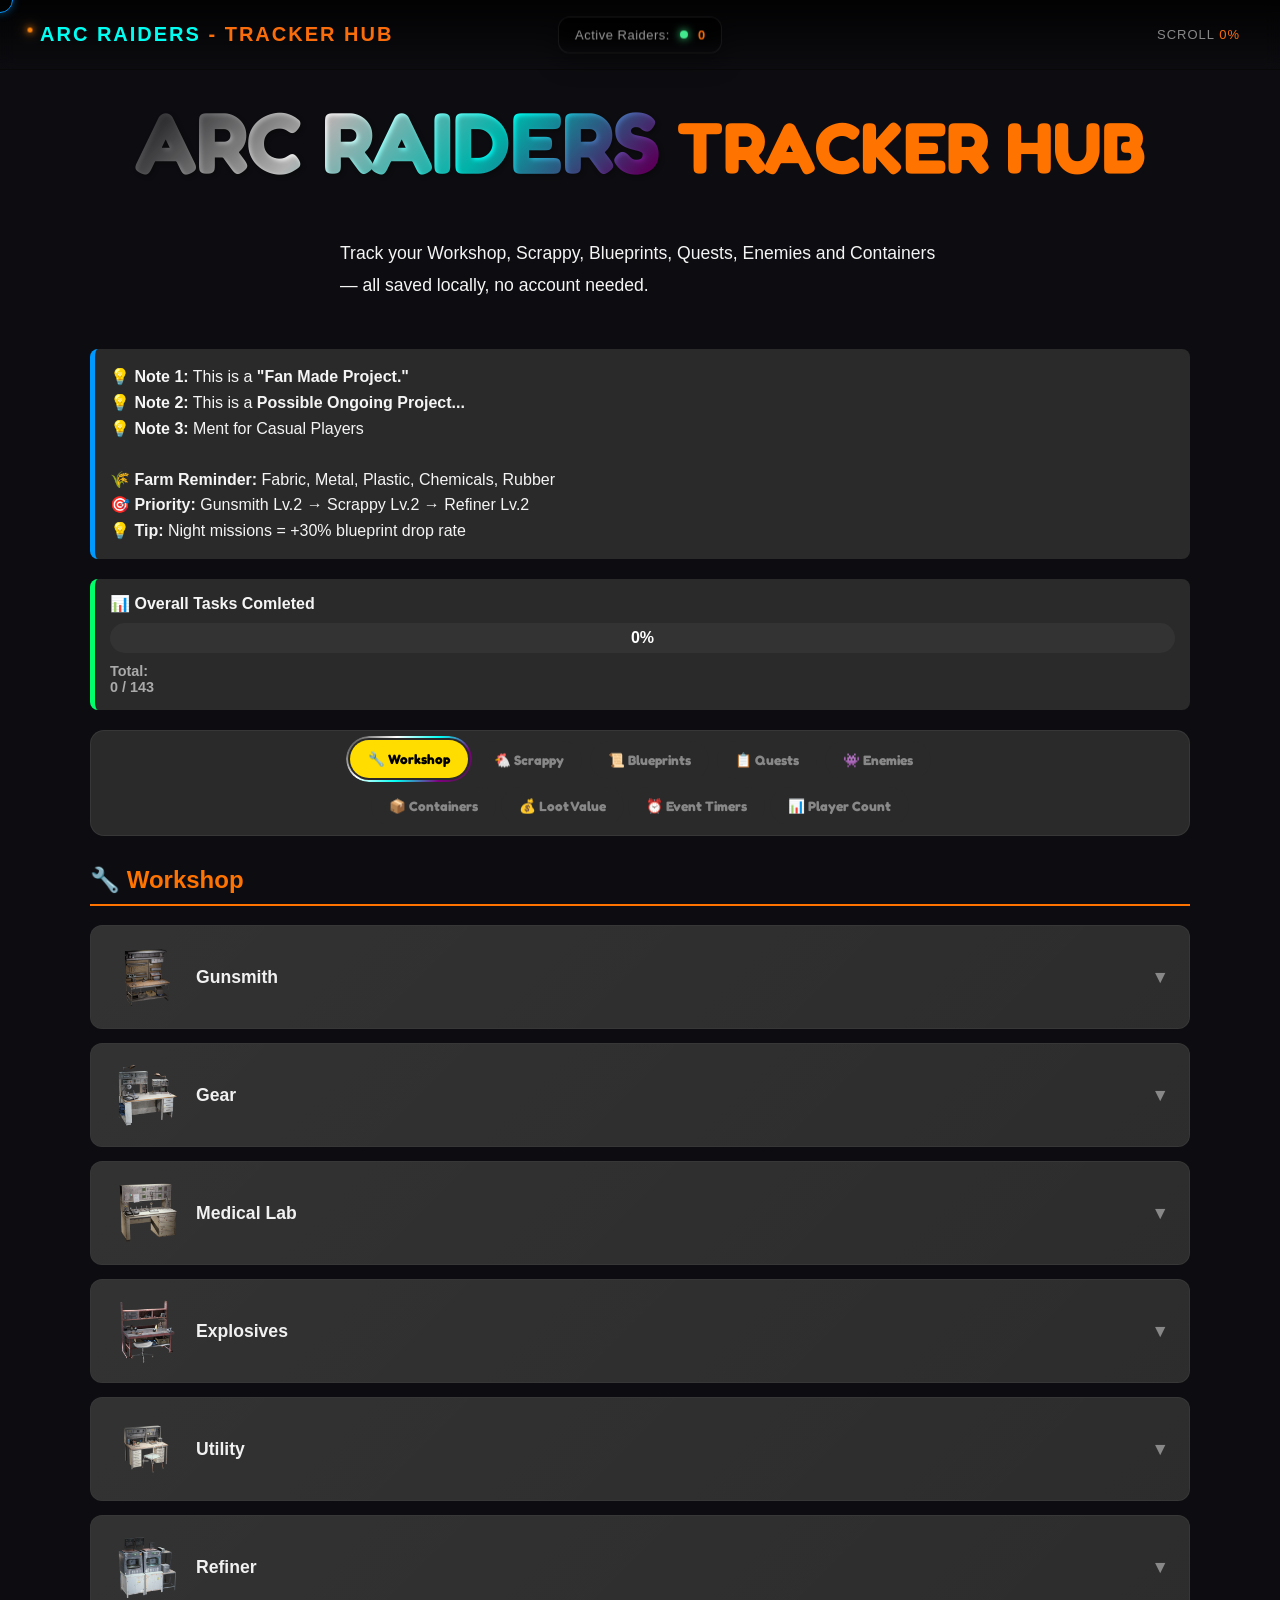
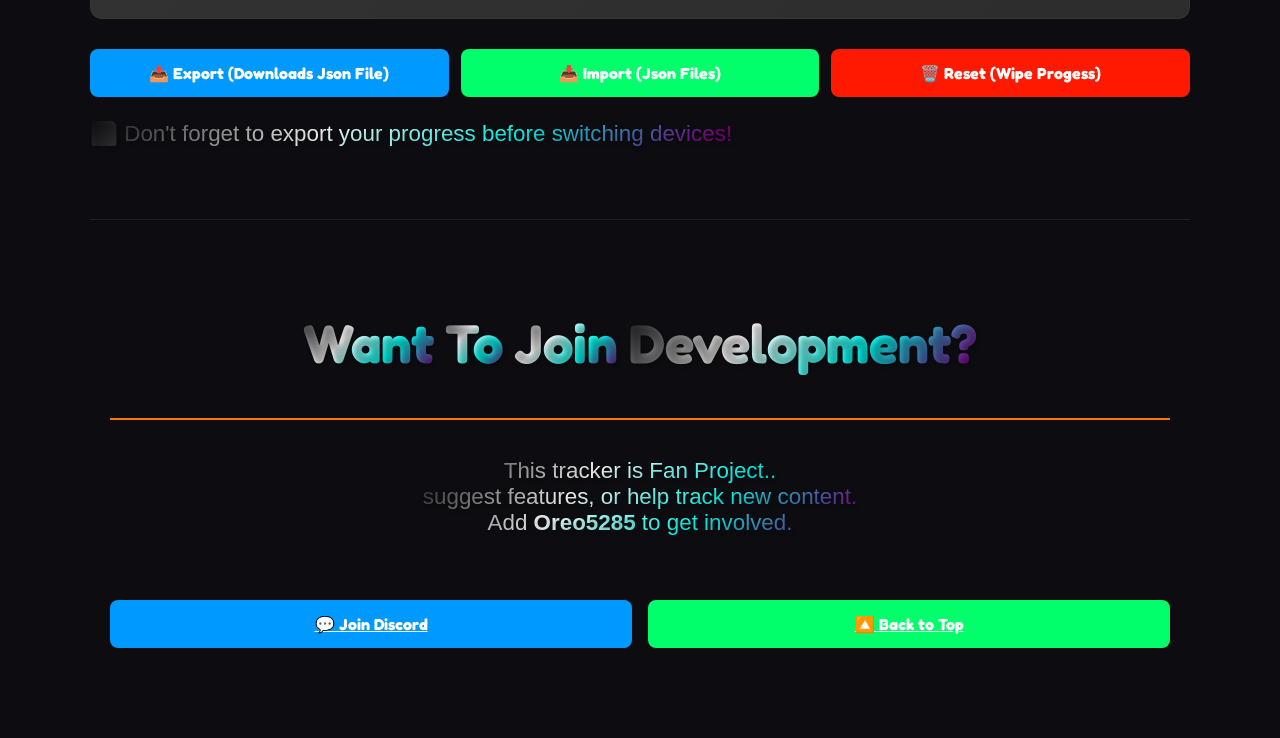
==== commit 3b817a1e: "Refactor buttons and update event schedule section" ====
--- a/index.html
+++ b/index.html
@@ -5,9 +5,6 @@
     <meta name="viewport" content="width=device-width, initial-scale=1.0">
     <meta name="description" content="Fan-made local progression tracker for ARC Raiders — Workshop, Scrappy, Blueprints, Quests, Enemies & more.">
     <title>ARC Tracker Hub (Local Edition)</title>
-
-    <link rel="preconnect" href="https://arcraiders.wiki" crossorigin>
-    <link rel="dns-prefetch" href="https://arcraiders.wiki">
 
     <!-- Fredoka (body) + Fredoka One (hero titles) -->
     <link href="https://fonts.googleapis.com/css2?family=Fredoka:wght@400;500;600;700&family=Fredoka+One&display=swap" rel="stylesheet">
@@ -175,10 +172,10 @@
         <button class="tab-button" data-tab="blueprints">📜 Blueprints</button>
         <button class="tab-button" data-tab="quests">📋 Quests</button>
         <button class="tab-button" data-tab="enemies">👾 Enemies</button>
-        <button class="tab-button" data-tab="containers">📦 Containers</button>
+        <span><button class="tab-button" data-tab="containers">📦 Containers</button>
         <button class="tab-button" data-tab="loot">💰 Loot Value</button>
         <button class="tab-button" data-tab="eventtimers">⏰ Event Timers</button>
-        <button class="tab-button" data-tab="playercount">📊 Player Count</button>
+        <button class="tab-button" data-tab="playercount">📊 Player Count</button></span>
     </nav>
 
     <div id="workshop" class="tab-content active"></div>
@@ -368,7 +365,7 @@
 
         <div class="schedule-header">
             <div>
-                <div class="schedule-title">Event Schedule</div>
+                <span class="new-badge">NEW</span><div class="schedule-title">⏰ Upcoming Events <br>📋 Schedule List:</div>
                 <div class="schedule-timezone" id="scheduleTimezone">
                     Times shown in local <span id="localClock">--:--:--</span>
                 </div>
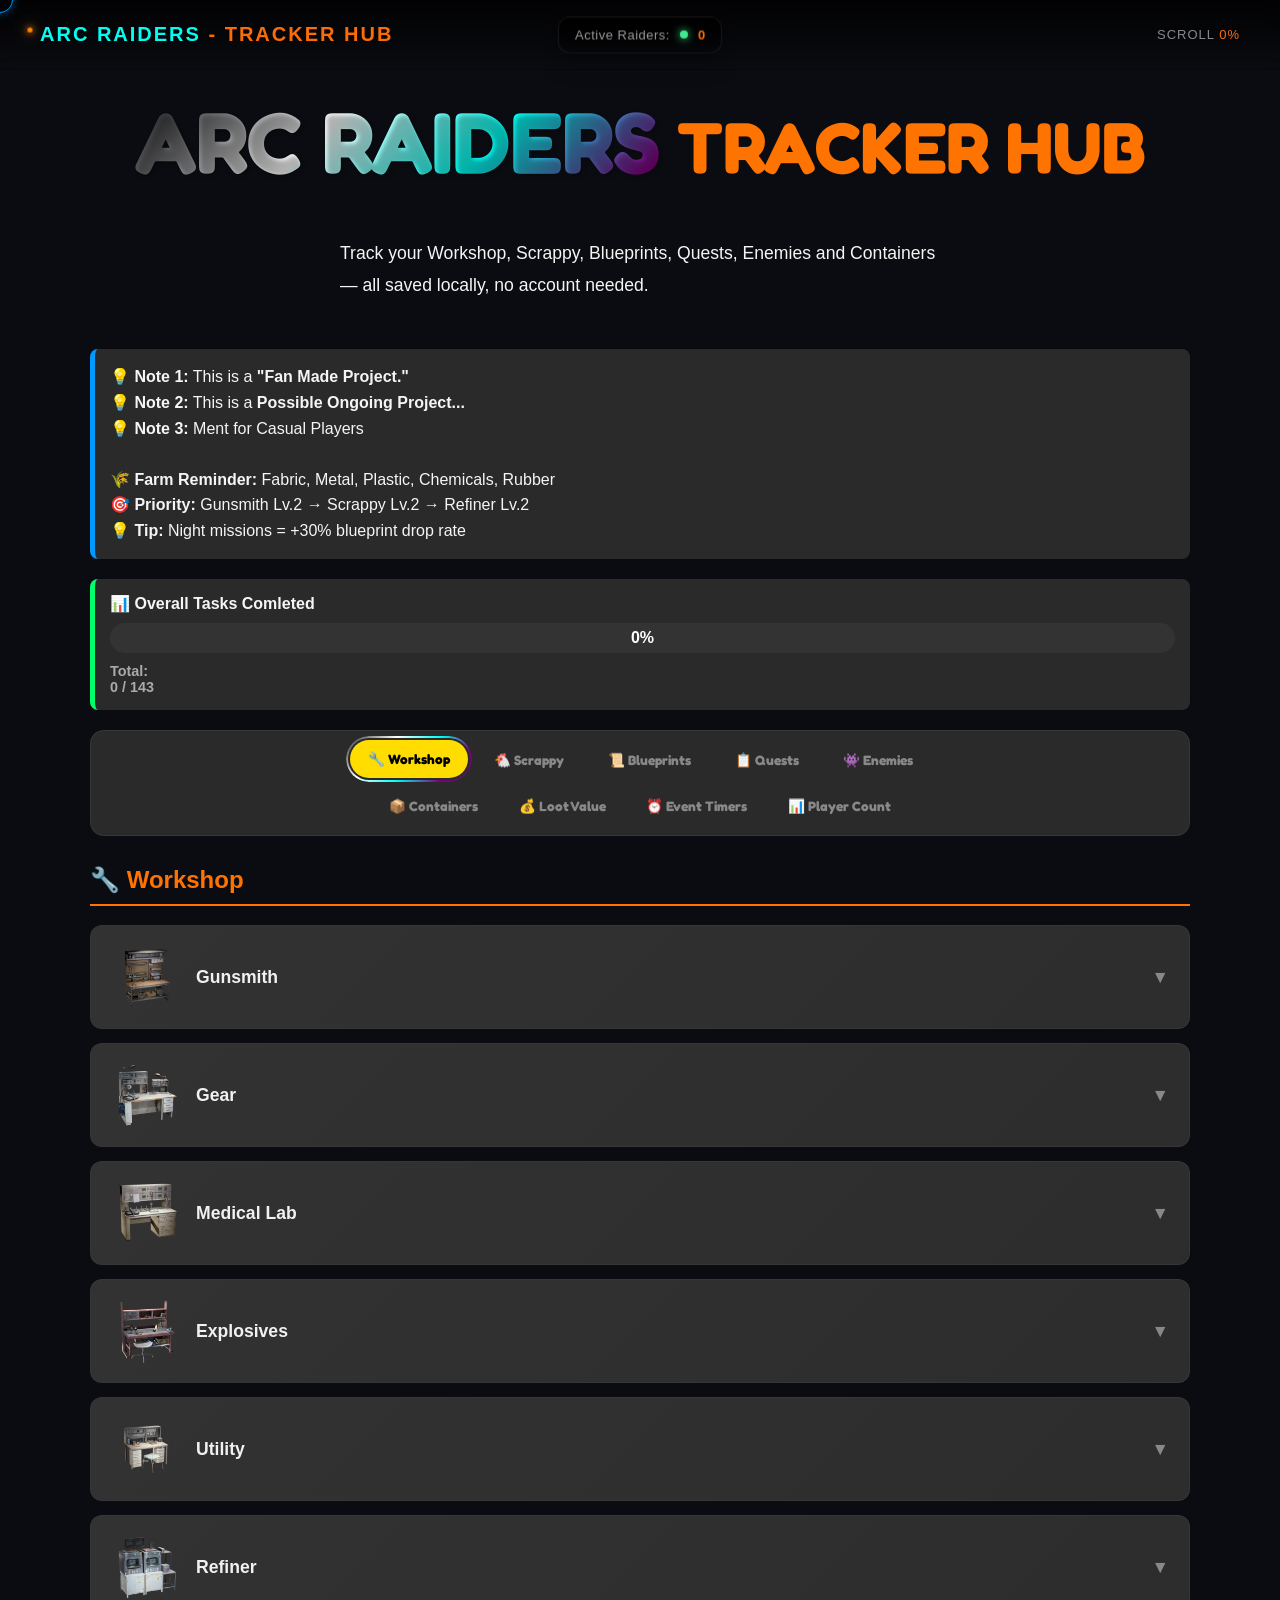
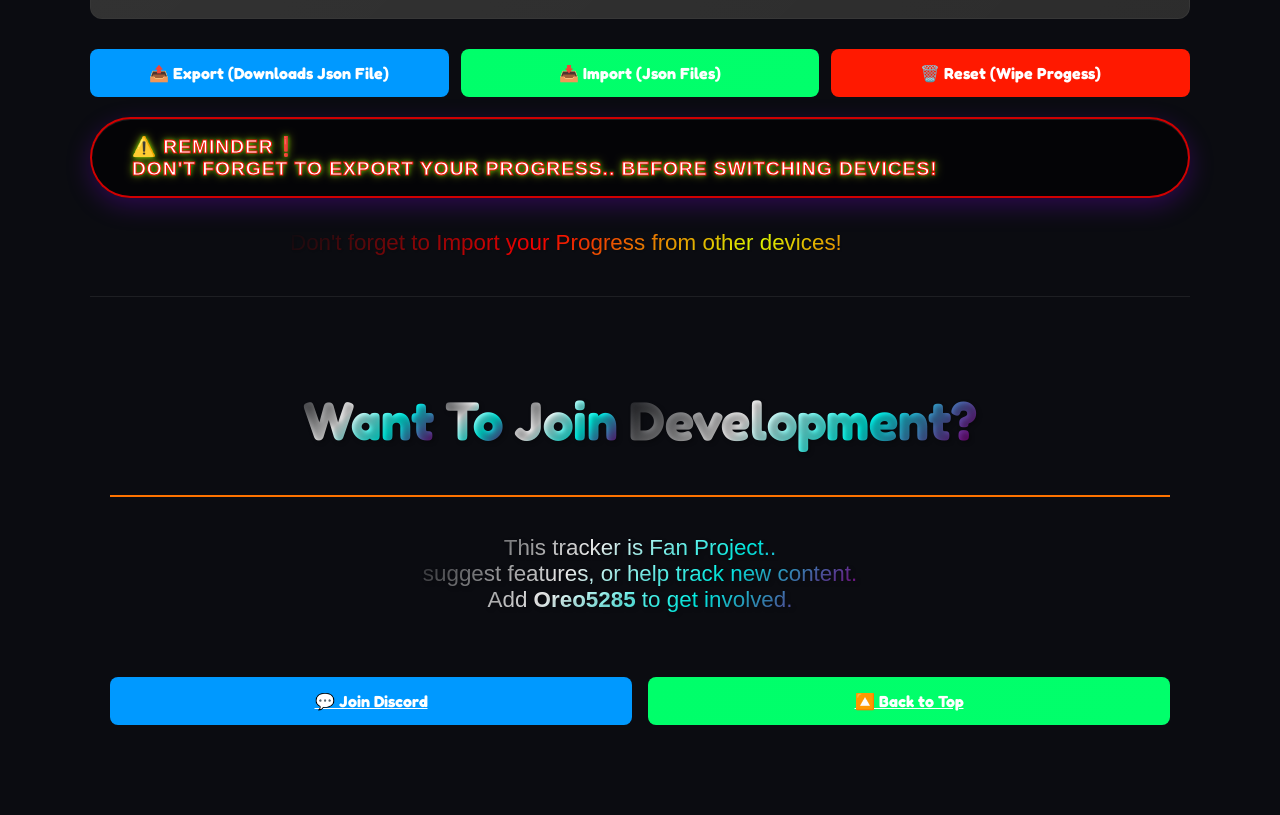
==== commit 97567fe5: "Refactor import modal and update reminder text Updated import modal and warning messages for clarity" ====
--- a/index.html
+++ b/index.html
@@ -485,28 +485,31 @@
     </div>
 
 </div>
-<div id="importModal" class="modal">
-    <div class="modal-content">
-        <span class="close" id="closeImportModal">&times;</span>
-        <h3>📥 Import</h3>
-        <textarea id="importData"></textarea>
-        <button class="button tertiary" onclick="importProgressData()">✅ Import</button>
-    </div>
-</div>
+    <div id="importModal" class="modal">
+        <div class="modal-content">
+            <span class="close" id="closeImportModal">&times;</span>
+            <h3>📥 Import</h3>
+            <textarea id="importData"></textarea>
+            <button class="button tertiary" onclick="importProgressData()">✅ Import</button>
+        </div>
+    </div>
 
     <div class="button-group">
         <button id="exportButton" class="button secondary">📤 Export (Downloads Json File)</button>
         <button id="importButton" class="button tertiary">📥 Import (Json Files)</button>
         <button id="resetAllButton" class="button">🗑️ Reset (Wipe Progess)</button>
-    </div>
-    <p class="cta3-description">💾 Don't forget to export your progress before switching devices!</p>
-    <section class="cta-section" id="cta">
-    <h2 class="cta-title">
-        <span class="title-word2">Want</span>
-        <span class="title-word2">To</span>
-        <span class="title-word2">Join</span>
-        <span class="title-word2">Development?</span>
-    </h2>
+        </div>
+    </div>
+
+        <span><p class="hero2-reminder"> ⚠️ Reminder❗<br>  Don't forget to export your progress.. before switching devices!</p>
+        <p class="cta3-warning"> Don't forget to Import your Progress from other devices!</p></span>
+        <section class="cta-section" id="cta">
+        <h2 class="cta-title">
+            <span class="title-word2">Want</span>
+            <span class="title-word2">To</span>
+            <span class="title-word2">Join</span>
+            <span class="title-word2">Development?</span>
+        </h2>
 
     <p class="cta3-description">
         This tracker is Fan Project..<br> suggest features, or help track new content.<br> Add <strong>Oreo5285</strong> to get involved.
--- a/assets/override.css
+++ b/assets/override.css
@@ -497,5 +497,81 @@
     margin-right: auto;
     text-shadow: 2px 2px 4px rgba(0, 0, 0, 0.3);
 }
-
-
+.cta3-warning {
+    display: center;
+    font-size: 1.4rem;
+        background: linear-gradient(
+            135deg,
+            transparent 0%,
+            #ff0101 12%,
+            #e5ff00  22%,
+            #ff0000 32%,
+            transparent 42%,
+
+            #00fff2 50%,
+
+            #ff0101 62%,
+            #e5ff00   72%,
+            #ff0000 82%,
+            transparent 99%
+        );
+    margin-bottom: 2rem;
+    background-size: 300% 300%;
+    animation: gradientShift2 8s ease-in-out infinite;
+    max-width: 700px;
+    -webkit-background-clip: text;
+    -webkit-text-fill-color: transparent;
+    background-clip: text;
+    margin-left: auto;
+    margin-right: auto;
+    text-shadow: 1px 1px 2px rgba(0, 0, 0, 0.1);
+}
+.hero2-reminder {
+    display: center;
+
+    background: #0000009c;
+    background-size: 300% 300%; /* 🔥 makes it move */
+
+    animation: gradientMove 6s ease infinite, heroWarningPulse 2s ease-in-out infinite, heroWarningFloat 8s ease-in-out infinite;
+    padding: 1rem 2.5rem;
+    border-radius: 50px;
+    font-weight: 800;
+    font-size: 1.2rem;
+    margin-bottom: 2rem;
+    text-transform: uppercase;
+    letter-spacing: 1px;
+
+    color: #ffffff;
+
+    -webkit-text-stroke: 1px rgba(255, 0, 0, 0.9);
+
+    text-shadow:
+        0 0 4px rgba(94, 255, 0, 0.719),
+        0 0 8px rgba(238, 255, 0, 0.678);
+
+    border: 2px solid rgba(255, 0, 0, 0.815);
+
+    box-shadow:
+        inset 0 1px 0 rgba(255, 255, 255, 0.1),
+        0 8px 25px rgba(140, 0, 255, 0.25);
+
+    cursor: pointer;
+    transition: all 0.3s ease;
+}
+@keyframes heroWarningPulse {
+    0%, 100% { 
+        transform: scale(1);
+        box-shadow: 0 8px 25px rgba(255, 0, 0, 0.4);
+    }
+    50% { 
+        transform: scale(1.05);
+        box-shadow: 0 12px 35px rgba(255, 0, 0, 0.6);
+    }
+}
+
+@keyframes heroWarningFloat {
+    0%, 100% { transform: translateY(0) rotate(0deg); }
+    25% { transform: translateY(-8px) rotate(1deg); }
+    50% { transform: translateY(-12px) rotate(0deg); }
+    75% { transform: translateY(-8px) rotate(-1deg); }
+}
--- a/assets/eventtimers/eventtimers.css
+++ b/assets/eventtimers/eventtimers.css
@@ -84,10 +84,10 @@
     display:flex;
     align-items:center;
     gap:7px;
-
+    color: var(--orange);
     margin-bottom:8px;
 
-    font-size:14px;
+    font-size:20px;
 }
 
 .globe{
@@ -408,10 +408,13 @@
 }
 
 .schedule-title{
-    color:#7b7770;
-
-    font-size:14px;
-    letter-spacing:.2px;
+    display:flex;
+    align-items:center;
+    gap:7px;
+    color: var(--blue);
+    margin-bottom:8px;
+
+    font-size:20px;
 }
 
 .schedule-timezone{
@@ -419,7 +422,7 @@
 
     color:#484640;
 
-    font-size:10px;
+    font-size:16px;
 }
 
 .view-switcher{
